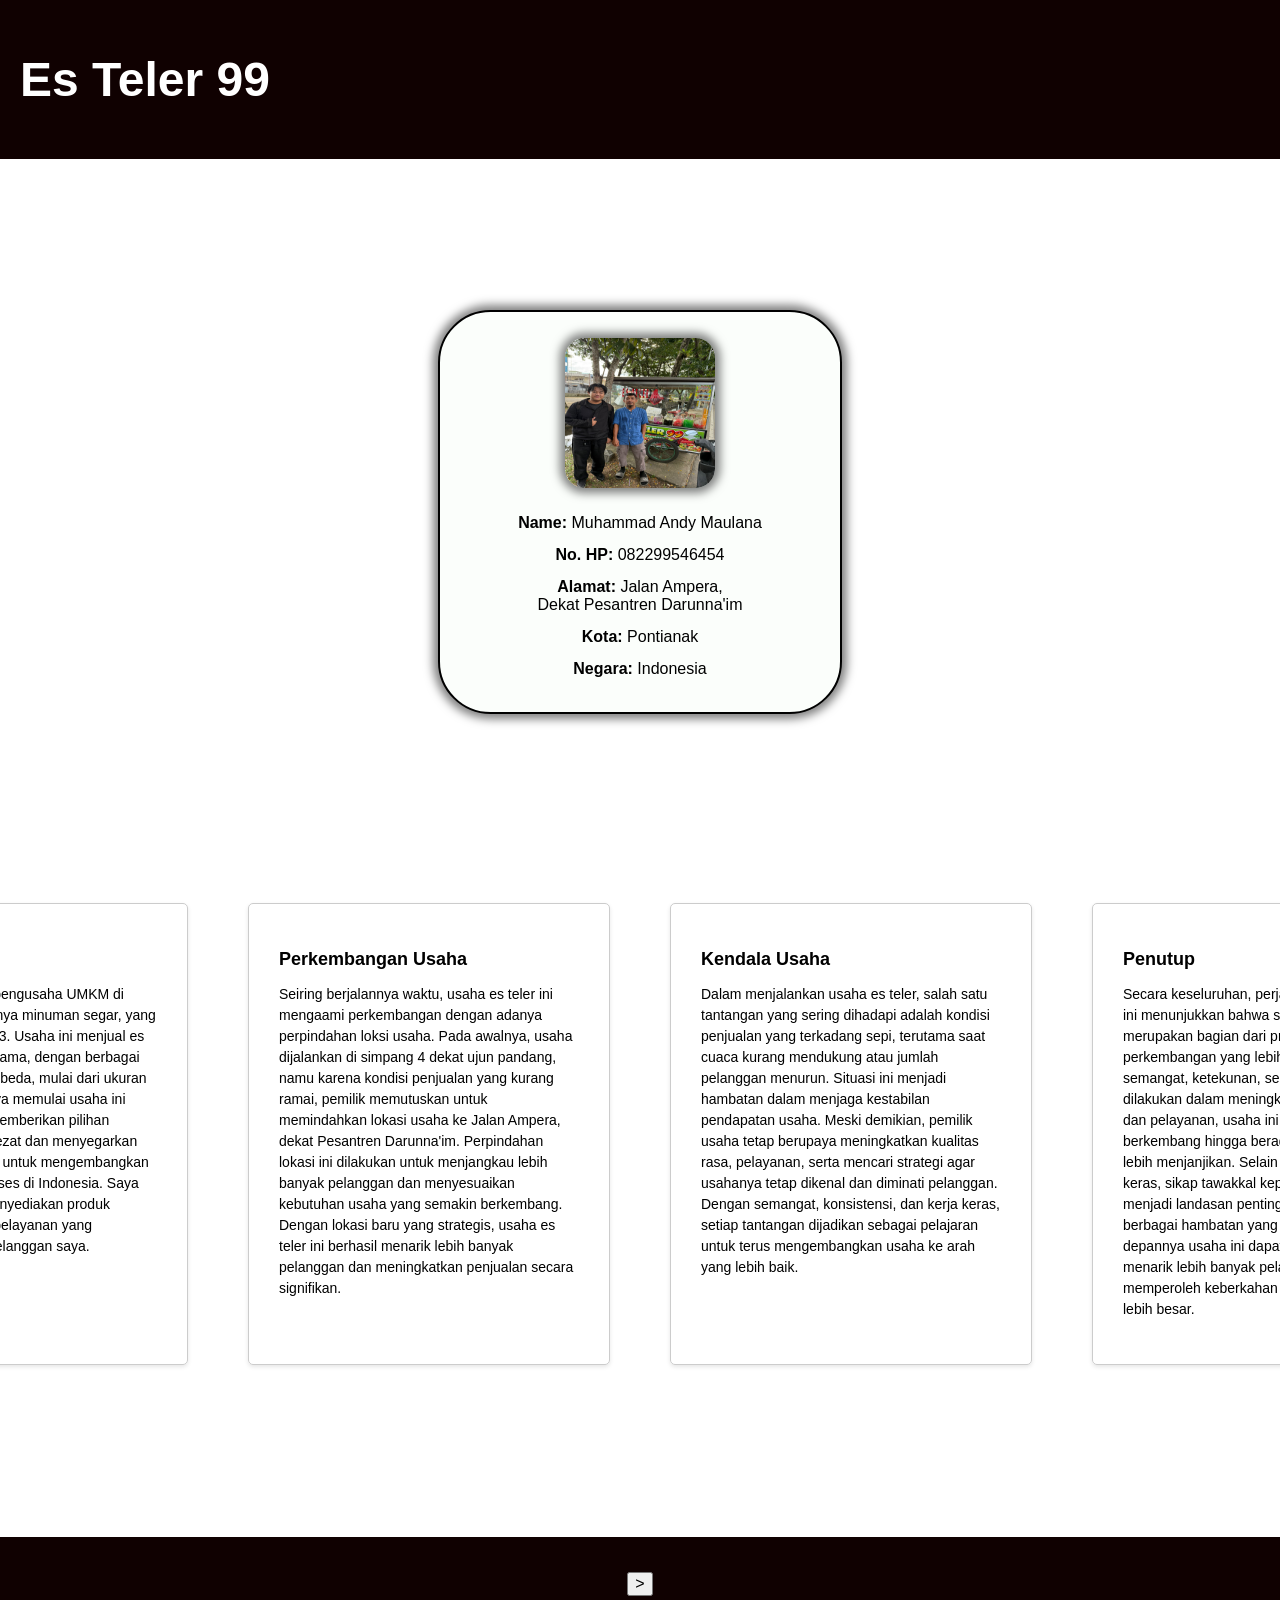
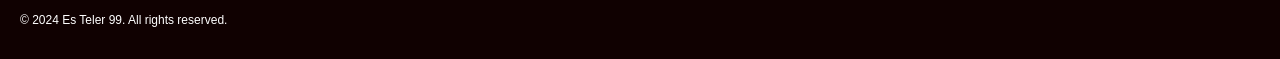
==== index.html @ cdbc70c8 "index.html" ====
<!doctype html>
<html lang="en">
  <head>
    <meta charset="UTF-8" />
    <meta name="viewport" content="width=device-width, initial-scale=1.0" />
    <title>Profile</title>
    <link rel="stylesheet" href="style.css" />
  </head>
  <body>
    <header>
      <h1>Es Teler 99</h1>
    </header>

    <div class="container">
      <div class="profile-card">
        <img src="profile.jpeg" alt="Profile Image" />
        <p class="name"><b>Name:</b> Muhammad Andy Maulana</p>
        <p class="number-hp"><b>No. HP:</b> 082299546454</p>
        <p class="address">
          <b>Alamat:</b> Jalan Ampera,<br />
          Dekat Pesantren Darunna'im
        </p>
        <p class="city"><b>Kota:</b> Pontianak</p>
        <p class="country"><b>Negara:</b> Indonesia</p>
      </div>
    </div>
    <section class="gabungan-card">
      <div class="card">
        <h2 class="card-judul">Tentang Saya</h2>
        <p class="card-isi">
          Saya adalah seorang pengusaha UMKM di bidang kuliner, khususnya
          minuman segar, yang berdiri sejak tahun 2023. Usaha ini menjual es
          teler sebagai produk utama, dengan berbagai varian ukuran yang
          berbeda, mulai dari ukuran kecil hingga besar. Saya memulai usaha ini
          dengan tujuan untuk memberikan pilihan minuman segar yang lezat dan
          menyegarkan bagi masyarakat, serta untuk mengembangkan bisnis kuliner
          yang sukses di Indonesia. Saya berkomitmen untuk menyediakan produk
          berkualitas tinggi dan pelayanan yang memuaskan kepada pelanggan saya.
        </p>
      </div>
      <div class="card">
        <h2 class="card-judul">Perkembangan Usaha</h2>
        <p class="card-isi">
          Seiring berjalannya waktu, usaha es teler ini mengaami perkembangan
          dengan adanya perpindahan loksi usaha. Pada awalnya, usaha dijalankan
          di simpang 4 dekat ujun pandang, namu karena kondisi penjualan yang
          kurang ramai, pemilik memutuskan untuk memindahkan lokasi usaha ke
          Jalan Ampera, dekat Pesantren Darunna'im. Perpindahan lokasi ini
          dilakukan untuk menjangkau lebih banyak pelanggan dan menyesuaikan
          kebutuhan usaha yang semakin berkembang. Dengan lokasi baru yang
          strategis, usaha es teler ini berhasil menarik lebih banyak pelanggan
          dan meningkatkan penjualan secara signifikan.
        </p>
      </div>
      <div class="card">
        <h2 class="card-judul">Kendala Usaha</h2>
        <p class="card-isi">
          Dalam menjalankan usaha es teler, salah satu tantangan yang sering
          dihadapi adalah kondisi penjualan yang terkadang sepi, terutama saat
          cuaca kurang mendukung atau jumlah pelanggan menurun. Situasi ini
          menjadi hambatan dalam menjaga kestabilan pendapatan usaha. Meski
          demikian, pemilik usaha tetap berupaya meningkatkan kualitas rasa,
          pelayanan, serta mencari strategi agar usahanya tetap dikenal dan
          diminati pelanggan. Dengan semangat, konsistensi, dan kerja keras,
          setiap tantangan dijadikan sebagai pelajaran untuk terus mengembangkan
          usaha ke arah yang lebih baik.
        </p>
      </div>
      <div class="card">
        <h2 class="card-judul">Penutup</h2>
        <p class="card-isi">
          Secara keseluruhan, perjalanan usaha es teler ini menunjukkan bahwa
          setiap tantangan merupakan bagian dari proses menuju perkembangan yang
          lebih baik. Dengan semangat, ketekunan, serta ikhtiar yang terus
          dilakukan dalam meningkatkan kualitas produk dan pelayanan, usaha ini
          mampu bertahan dan berkembang hingga berada pada posisi yang lebih
          menjanjikan. Selain usaha dan kerja keras, sikap tawakkal kepada Tuhan
          juga menjadi landasan penting dalam menghadapi berbagai hambatan yang
          ada. Diharapkan ke depannya usaha ini dapat terus berkembang, menarik
          lebih banyak pelanggan, serta memperoleh keberkahan dan keberhasilan
          yang lebih besar.
        </p>
      </div>
    </section>
    <br /><br /><br /><br />
    <footer>
      <div class="button">
        <button>
          <a href="index2.html" class="button-link"> > </a>
        </button>
      </div>
      <p>&copy; 2024 Es Teler 99. All rights reserved.</p>
    </footer>
  </body>
</html>
---- style.css ----
body {
  margin: 0;
  padding: 0;
  font-family: Arial, sans-serif;
  background-color: rgb(255, 255, 255);
}
header {
  background-color: rgb(16, 1, 1);
  padding: 20px;
  text-align: justify;
  font-size: 24px;
  color: white;
}

.container {
  display: flex;
  flex-wrap: wrap;
  background-color: rgb(251, 254, 251);
  height: 400px;
  width: 400px;
  border: 2px solid black;
  border-radius: 13%;
  display: block;
  margin: 150px auto;
  margin-left: auto;
  margin-right: auto;
  position: relative;
  top: 1px;
  box-shadow: 0px 0px 10px 5px rgba(0, 0, 0, 0.5);
  text-align: center;
  justify-content: center;
}

.container:hover {
  background-color: rgb(137, 137, 137);
}

.name,
.number-hp,
.address,
.city,
.country {
  font-size: 16px;
  margin: 10px 0;
  top: 1px;
  padding: 2px;
}

img {
  width: 150px;
  height: 150px;
  border-radius: 13%;
  display: block;
  margin-left: auto;
  margin-right: auto;
  position: relative;
  top: 1px;
  box-shadow: 0px 0px 10px 5px rgba(0, 0, 0, 0.5);
  margin: 25px auto;
}

.gabungan-card {
  display: flex;
  gap: 20px;
  justify-content: center;
  flex-wrap: nowrap;
  width: 90%;
  padding: 20px;
  margin: 60px auto;
}

.card {
  flex: 1;
  min-width: 300px;
  min-height: 200px;
  border: 1px solid #ccc;
  border-radius: 5px;
  padding: 30px;
  margin: 20px;
  box-shadow: 0 2px 4px rgba(0, 0, 0, 0.1);
  font-size: 14px;
  text-align: left;
  word-break: normal;
  overflow-wrap: normal;
}
.card:hover {
  background-color: rgb(137, 137, 137);
}
.card-judul {
  font-size: 18px;
  font-weight: bold;
  margin-bottom: 10px;
}
.card-isi {
  font-size: 14px;
  line-height: 1.5;
}
footer {
  background-color: rgb(16, 1, 1);
  padding: 20px;
  text-align: justify;
  font-size: 12px;
  color: rgb(255, 255, 255);
}
.button {
  margin-top: 10px;
  display: flex;
  justify-content: center;
  border-radius: 10px;
  padding: 5px 10px;
}
.button-link {
  color: black;
  text-decoration: none;
  font-size: 16px;
  position: center;
  display: inline-block;
  transition: background-color 0.3s ease;
}
.button-link:hover {
  background-color: rgba(255, 255, 255, 0.2);
}
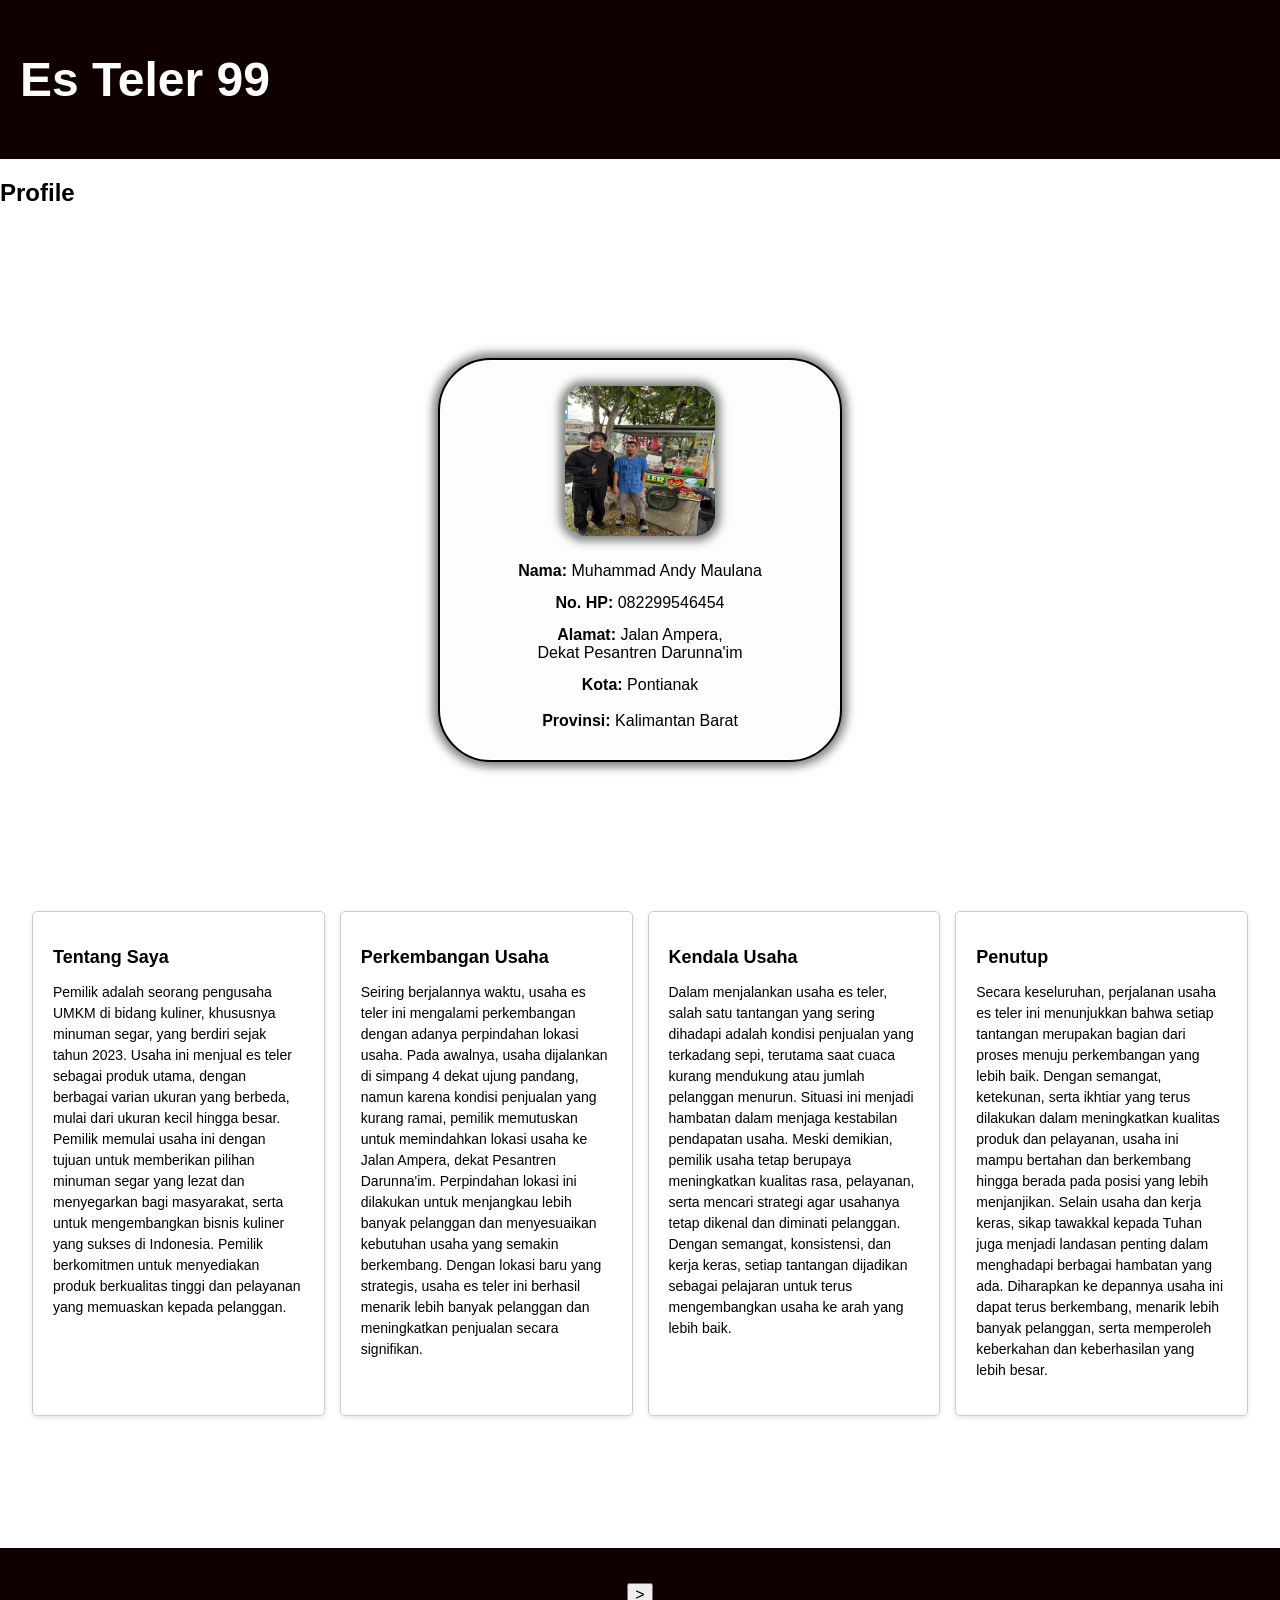
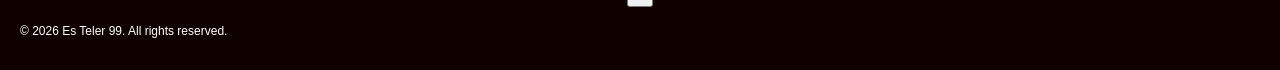
==== commit 1891a142: "index.html" ====
--- a/index.html
+++ b/index.html
@@ -11,39 +11,44 @@
       <h1>Es Teler 99</h1>
     </header>
 
+    <div class="title">
+      <h2>Profile</h2>
+    </div>
+
     <div class="container">
       <div class="profile-card">
         <img src="profile.jpeg" alt="Profile Image" />
-        <p class="name"><b>Name:</b> Muhammad Andy Maulana</p>
+        <p class="name"><b>Nama:</b> Muhammad Andy Maulana</p>
         <p class="number-hp"><b>No. HP:</b> 082299546454</p>
         <p class="address">
           <b>Alamat:</b> Jalan Ampera,<br />
           Dekat Pesantren Darunna'im
         </p>
         <p class="city"><b>Kota:</b> Pontianak</p>
-        <p class="country"><b>Negara:</b> Indonesia</p>
+        <p class="province"><b>Provinsi:</b> Kalimantan Barat</p>
       </div>
     </div>
     <section class="gabungan-card">
       <div class="card">
         <h2 class="card-judul">Tentang Saya</h2>
         <p class="card-isi">
-          Saya adalah seorang pengusaha UMKM di bidang kuliner, khususnya
+          Pemilik adalah seorang pengusaha UMKM di bidang kuliner, khususnya
           minuman segar, yang berdiri sejak tahun 2023. Usaha ini menjual es
           teler sebagai produk utama, dengan berbagai varian ukuran yang
-          berbeda, mulai dari ukuran kecil hingga besar. Saya memulai usaha ini
-          dengan tujuan untuk memberikan pilihan minuman segar yang lezat dan
-          menyegarkan bagi masyarakat, serta untuk mengembangkan bisnis kuliner
-          yang sukses di Indonesia. Saya berkomitmen untuk menyediakan produk
-          berkualitas tinggi dan pelayanan yang memuaskan kepada pelanggan saya.
+          berbeda, mulai dari ukuran kecil hingga besar. Pemilik memulai usaha
+          ini dengan tujuan untuk memberikan pilihan minuman segar yang lezat
+          dan menyegarkan bagi masyarakat, serta untuk mengembangkan bisnis
+          kuliner yang sukses di Indonesia. Pemilik berkomitmen untuk
+          menyediakan produk berkualitas tinggi dan pelayanan yang memuaskan
+          kepada pelanggan.
         </p>
       </div>
       <div class="card">
         <h2 class="card-judul">Perkembangan Usaha</h2>
         <p class="card-isi">
-          Seiring berjalannya waktu, usaha es teler ini mengaami perkembangan
-          dengan adanya perpindahan loksi usaha. Pada awalnya, usaha dijalankan
-          di simpang 4 dekat ujun pandang, namu karena kondisi penjualan yang
+          Seiring berjalannya waktu, usaha es teler ini mengalami perkembangan
+          dengan adanya perpindahan lokasi usaha. Pada awalnya, usaha dijalankan
+          di simpang 4 dekat ujung pandang, namun karena kondisi penjualan yang
           kurang ramai, pemilik memutuskan untuk memindahkan lokasi usaha ke
           Jalan Ampera, dekat Pesantren Darunna'im. Perpindahan lokasi ini
           dilakukan untuk menjangkau lebih banyak pelanggan dan menyesuaikan
@@ -86,10 +91,10 @@
     <footer>
       <div class="button">
         <button>
-          <a href="index2.html" class="button-link"> > </a>
+          <a href="halaman2-tugas.html" class="button-link"> > </a>
         </button>
       </div>
-      <p>&copy; 2024 Es Teler 99. All rights reserved.</p>
+      <p>&copy; 2026 Es Teler 99. All rights reserved.</p>
     </footer>
   </body>
 </html>
--- a/style.css
+++ b/style.css
@@ -20,7 +20,7 @@
   width: 400px;
   border: 2px solid black;
   border-radius: 13%;
-  display: block;
+  display: flex;
   margin: 150px auto;
   margin-left: auto;
   margin-right: auto;
@@ -61,40 +61,56 @@
 
 .gabungan-card {
   display: flex;
-  gap: 20px;
+  flex-wrap: wrap;
   justify-content: center;
-  flex-wrap: nowrap;
-  width: 90%;
-  padding: 20px;
+  gap: 15px;
+  width: 95%;
   margin: 60px auto;
 }
 
 .card {
-  flex: 1;
-  min-width: 300px;
+  flex: 1 1 250px;
+  max-width: 350px;
   min-height: 200px;
   border: 1px solid #ccc;
   border-radius: 5px;
-  padding: 30px;
-  margin: 20px;
+  padding: 20px;
+  margin: 0;
   box-shadow: 0 2px 4px rgba(0, 0, 0, 0.1);
-  font-size: 14px;
   text-align: left;
-  word-break: normal;
-  overflow-wrap: normal;
+  box-sizing: border-box;
 }
+
 .card:hover {
   background-color: rgb(137, 137, 137);
 }
+
 .card-judul {
   font-size: 18px;
   font-weight: bold;
   margin-bottom: 10px;
 }
+
 .card-isi {
   font-size: 14px;
   line-height: 1.5;
 }
+
+/* HP */
+@media (max-width: 768px) {
+  .gabungan-card {
+    gap: 10px;
+    width: 98%;
+  }
+
+  .card {
+    flex: 1 1 160px;
+    max-width: none;
+    padding: 15px;
+    font-size: 13px;
+  }
+}
+
 footer {
   background-color: rgb(16, 1, 1);
   padding: 20px;
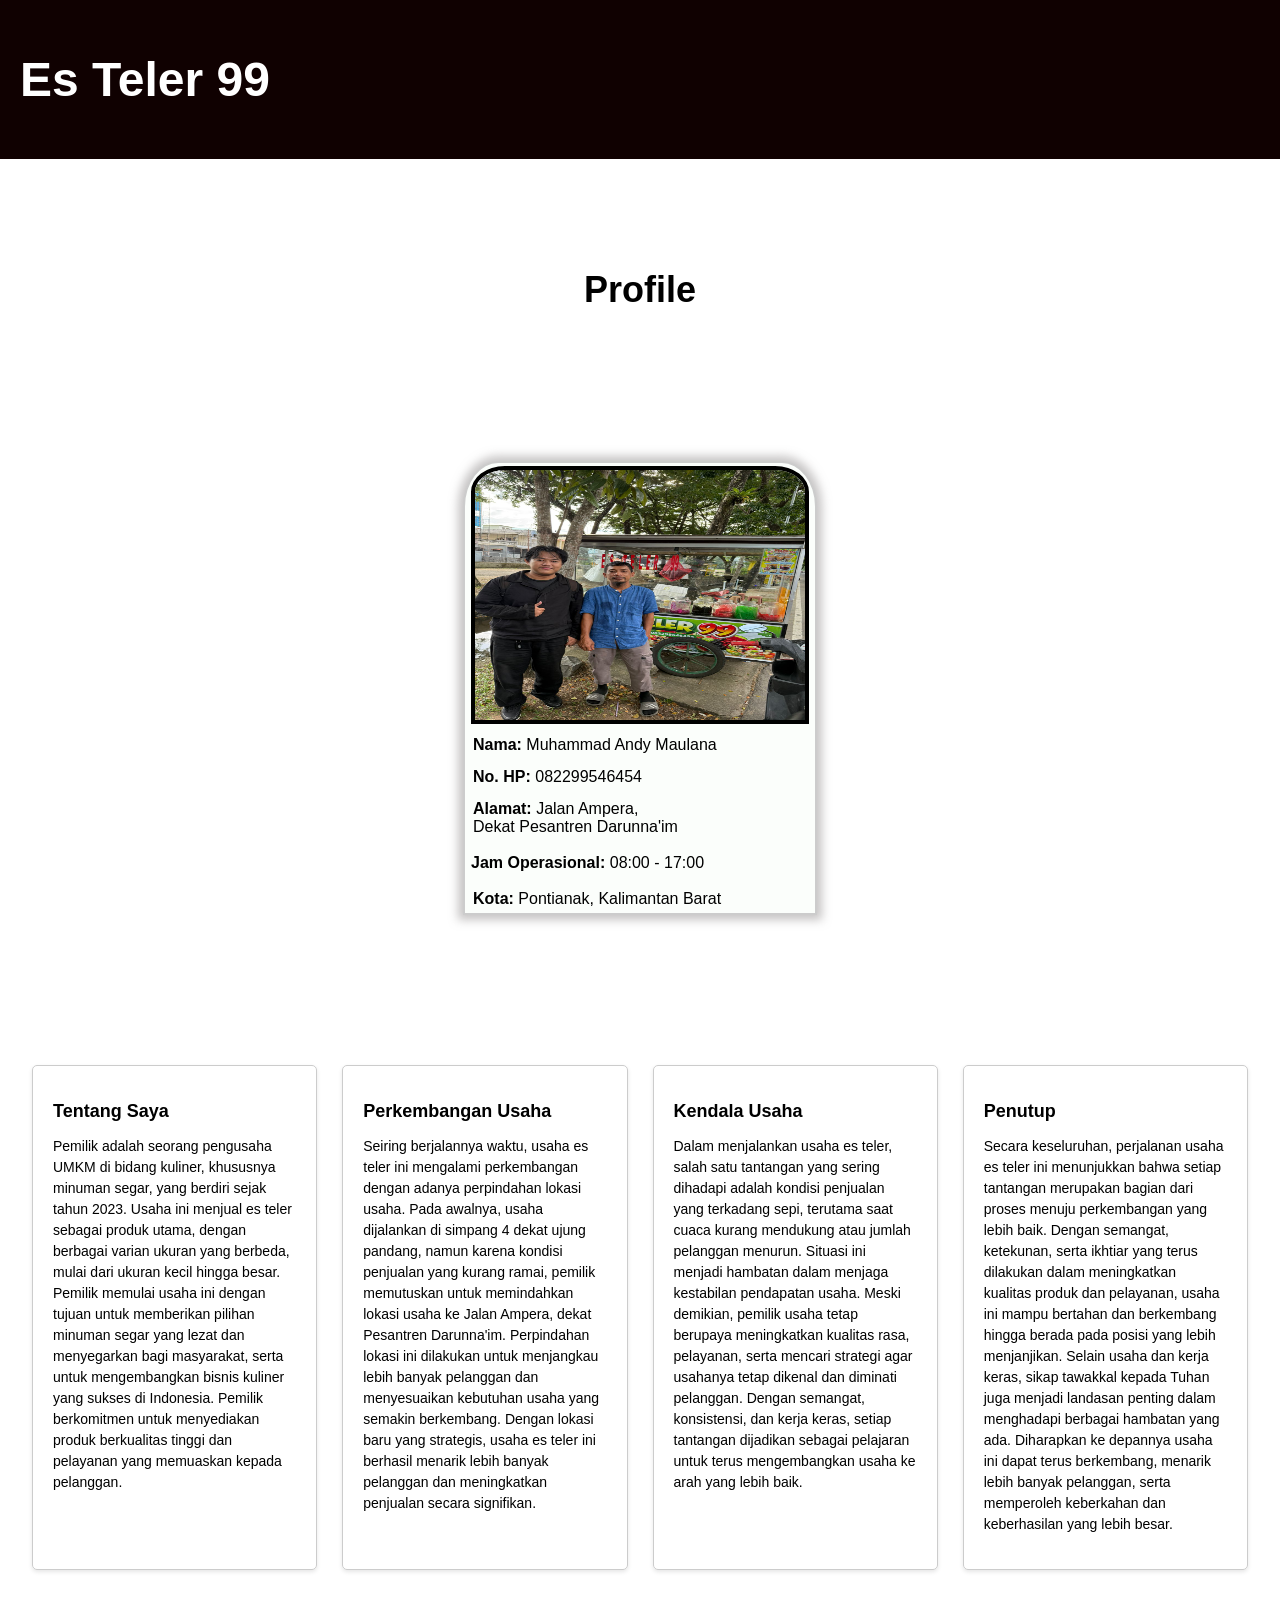
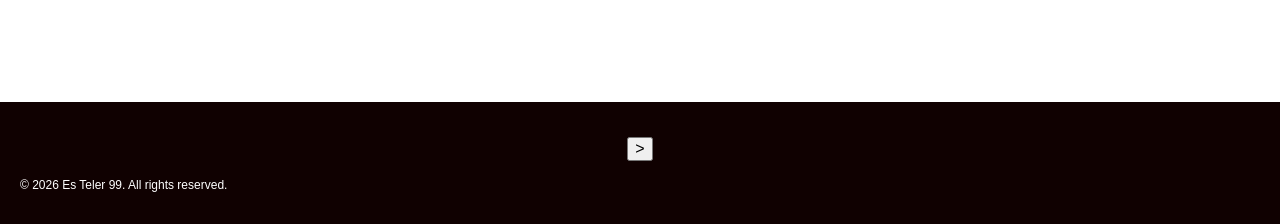
==== commit 7358361c: "index.html" ====
--- a/index.html
+++ b/index.html
@@ -24,8 +24,8 @@
           <b>Alamat:</b> Jalan Ampera,<br />
           Dekat Pesantren Darunna'im
         </p>
-        <p class="city"><b>Kota:</b> Pontianak</p>
-        <p class="province"><b>Provinsi:</b> Kalimantan Barat</p>
+        <p class="operational"><b>Jam Operasional:</b> 08:00 - 17:00</p>
+        <p class="city"><b>Kota:</b> Pontianak, Kalimantan Barat</p>
       </div>
     </div>
     <section class="gabungan-card">
@@ -88,6 +88,9 @@
       </div>
     </section>
     <br /><br /><br /><br />
+    <section class="menu-container">
+      <div class="menu-card"></div>
+    </section>
     <footer>
       <div class="button">
         <button>
--- a/style.css
+++ b/style.css
@@ -7,27 +7,21 @@
 header {
   background-color: rgb(16, 1, 1);
   padding: 20px;
-  text-align: justify;
+  text-align: left;
   font-size: 24px;
   color: white;
 }
-
+/* dipakai sampai sebelum footer halaman 1 */
 .container {
   display: flex;
-  flex-wrap: wrap;
   background-color: rgb(251, 254, 251);
-  height: 400px;
-  width: 400px;
-  border: 2px solid black;
-  border-radius: 13%;
-  display: flex;
+  height: 450px;
+  width: 350px;
+  border: 2px solid rgb(204, 204, 204);
+  border-top-left-radius: 10%;
+  border-top-right-radius: 10%;
   margin: 150px auto;
-  margin-left: auto;
-  margin-right: auto;
-  position: relative;
-  top: 1px;
-  box-shadow: 0px 0px 10px 5px rgba(0, 0, 0, 0.5);
-  text-align: center;
+  box-shadow: 0px 0px 10px 5px rgba(143, 139, 139, 0.5);
   justify-content: center;
 }
 
@@ -35,11 +29,17 @@
   background-color: rgb(137, 137, 137);
 }
 
+.title {
+  padding-top: 80px;
+  text-align: center;
+  font-size: 24px;
+}
+
 .name,
 .number-hp,
 .address,
 .city,
-.country {
+.province {
   font-size: 16px;
   margin: 10px 0;
   top: 1px;
@@ -47,29 +47,26 @@
 }
 
 img {
-  width: 150px;
-  height: 150px;
-  border-radius: 13%;
+  width: 330px;
+  height: 250px;
+  border: 4px solid rgb(0, 0, 0);
+  border-top-left-radius: 10%;
+  border-top-right-radius: 10%;
   display: block;
-  margin-left: auto;
-  margin-right: auto;
-  position: relative;
-  top: 1px;
-  box-shadow: 0px 0px 10px 5px rgba(0, 0, 0, 0.5);
-  margin: 25px auto;
+  margin: 3px auto;
 }
 
 .gabungan-card {
   display: flex;
   flex-wrap: wrap;
   justify-content: center;
-  gap: 15px;
+  gap: 25px;
   width: 95%;
   margin: 60px auto;
 }
 
 .card {
-  flex: 1 1 250px;
+  flex: 1 1 22%;
   max-width: 350px;
   min-height: 200px;
   border: 1px solid #ccc;
@@ -96,18 +93,38 @@
   line-height: 1.5;
 }
 
-/* HP */
 @media (max-width: 768px) {
+  .container {
+    width: 90%;
+    height: auto;
+    margin: 30px auto;
+    padding-bottom: 20px;
+    overflow: hidden;
+  }
+
+  img {
+    width: 100%;
+    height: auto;
+    max-width: 100%;
+    display: block;
+    object-fit: cover;
+  }
+
   .gabungan-card {
     gap: 10px;
     width: 98%;
+    margin-top: 20px;
   }
-
   .card {
-    flex: 1 1 160px;
+    flex: 1 1 45%;
     max-width: none;
     padding: 15px;
-    font-size: 13px;
+  }
+  .card-judul {
+    font-size: 16px;
+  }
+  .card-isi {
+    font-size: 12px;
   }
 }
 
@@ -136,3 +153,16 @@
 .button-link:hover {
   background-color: rgba(255, 255, 255, 0.2);
 }
+
+.photo-container {
+  display: flex;
+  background-color: rgb(251, 254, 251);
+  height: 450px;
+  width: 350px;
+  border: 2px solid rgb(204, 204, 204);
+  border-top-left-radius: 10%;
+  border-top-right-radius: 10%;
+  margin: 150px auto;
+  box-shadow: 0px 0px 10px 5px rgba(143, 139, 139, 0.5);
+  justify-content: center;
+}
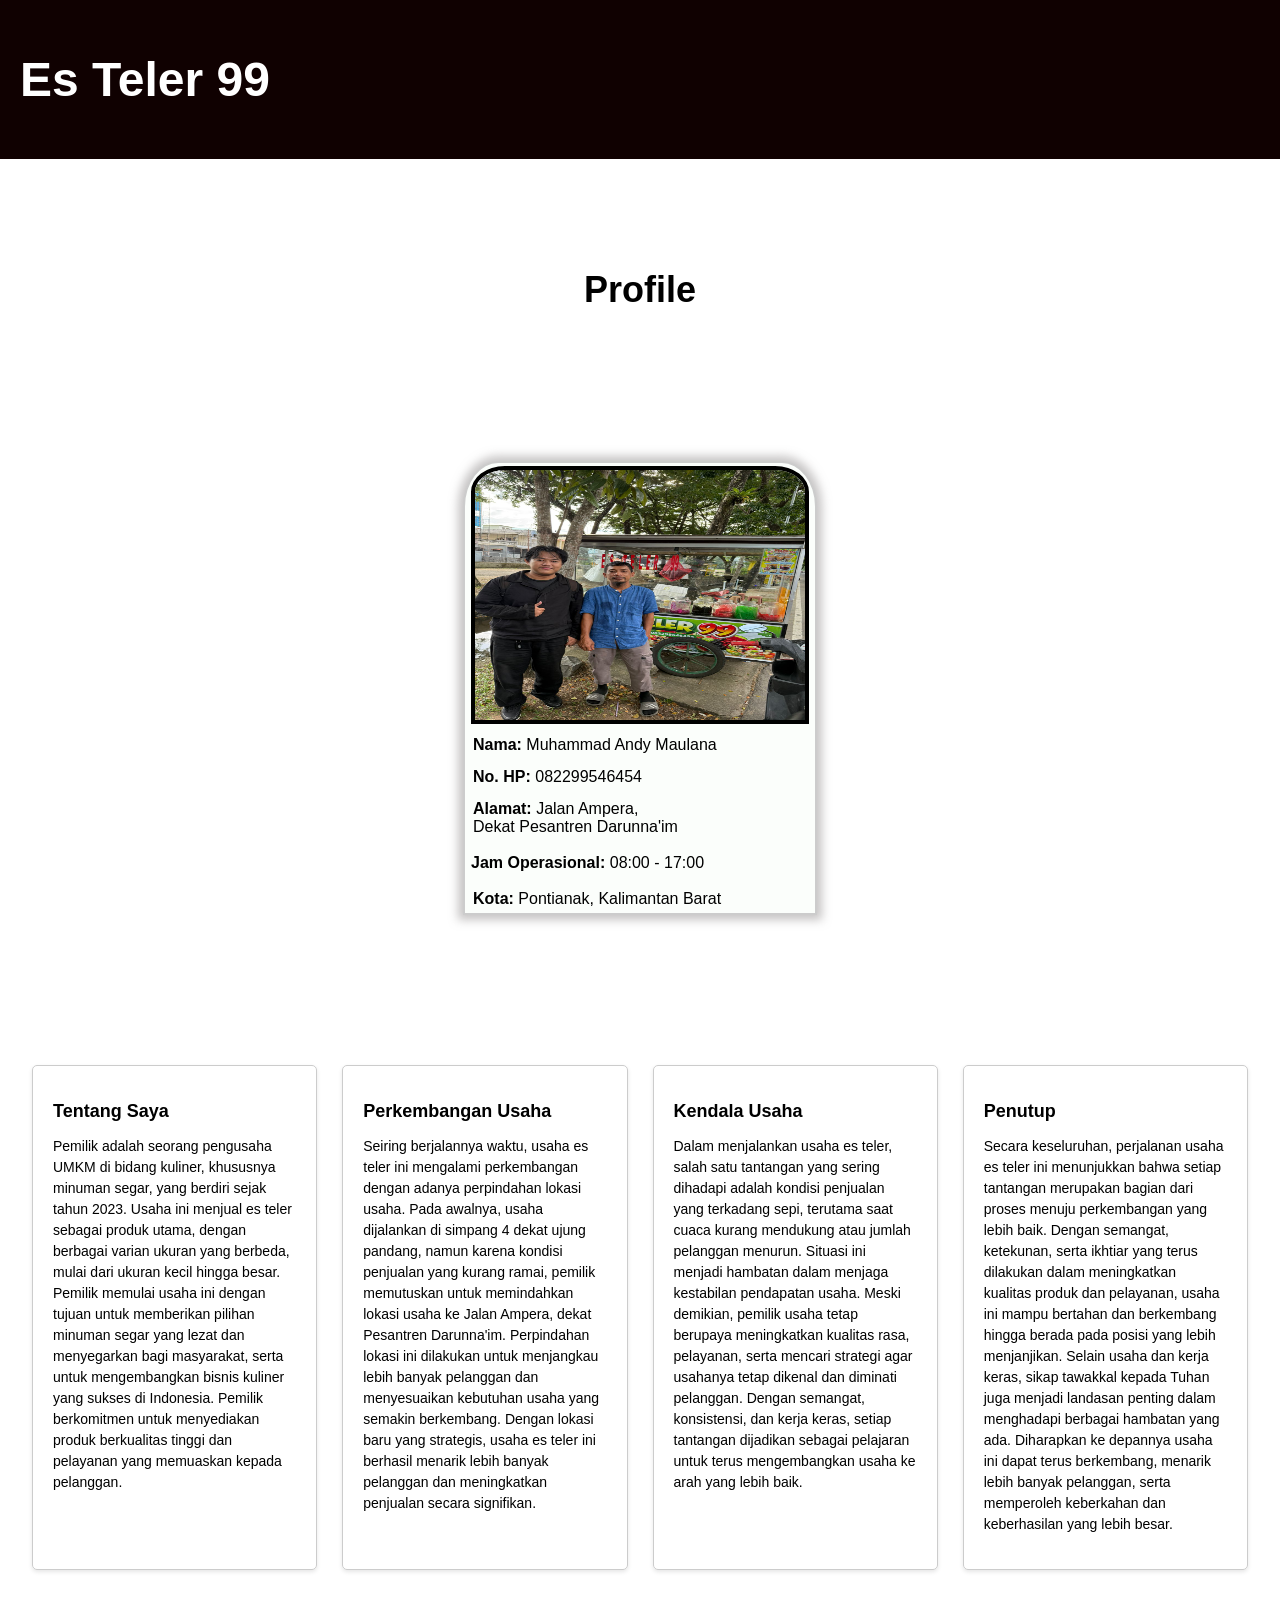
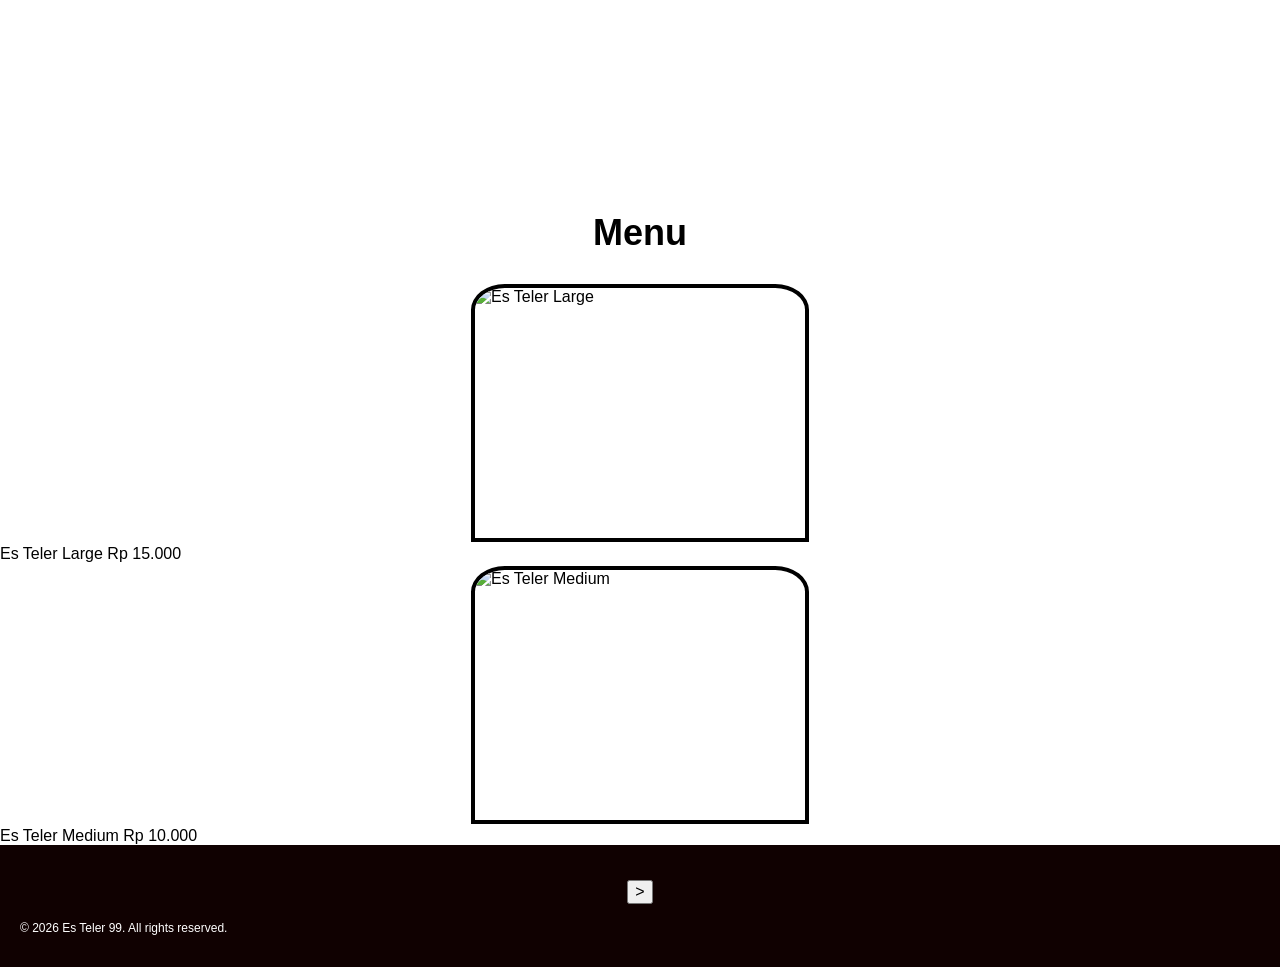
==== commit 261289f6: "index.html" ====
--- a/index.html
+++ b/index.html
@@ -28,6 +28,7 @@
         <p class="city"><b>Kota:</b> Pontianak, Kalimantan Barat</p>
       </div>
     </div>
+    <!-- Isi konten -->
     <section class="gabungan-card">
       <div class="card">
         <h2 class="card-judul">Tentang Saya</h2>
@@ -88,9 +89,31 @@
       </div>
     </section>
     <br /><br /><br /><br />
-    <section class="menu-container">
-      <div class="menu-card"></div>
-    </section>
+    <!-- Menu -->
+    <div class="title">
+      <h2>Menu</h2>
+    </div>
+    <div class="menu-wrapper">
+      <section class="menu-container">
+        <div class="menu-card">
+          <img src="es teler large.jpeg" alt="Es Teler Large" />
+          <div class="menu-info">
+            <span class="menu-name">Es Teler Large</span>
+            <span class="menu-price">Rp 15.000</span>
+          </div>
+        </div>
+      </section>
+      <section class="menu-container">
+        <div class="menu-card">
+          <img src="es teler medium.jpeg" alt="Es Teler Medium" />
+          <div class="menu-info">
+            <span class="menu-name">Es Teler Medium</span>
+            <span class="menu-price">Rp 10.000</span>
+          </div>
+        </div>
+      </section>
+    </div>
+
     <footer>
       <div class="button">
         <button>
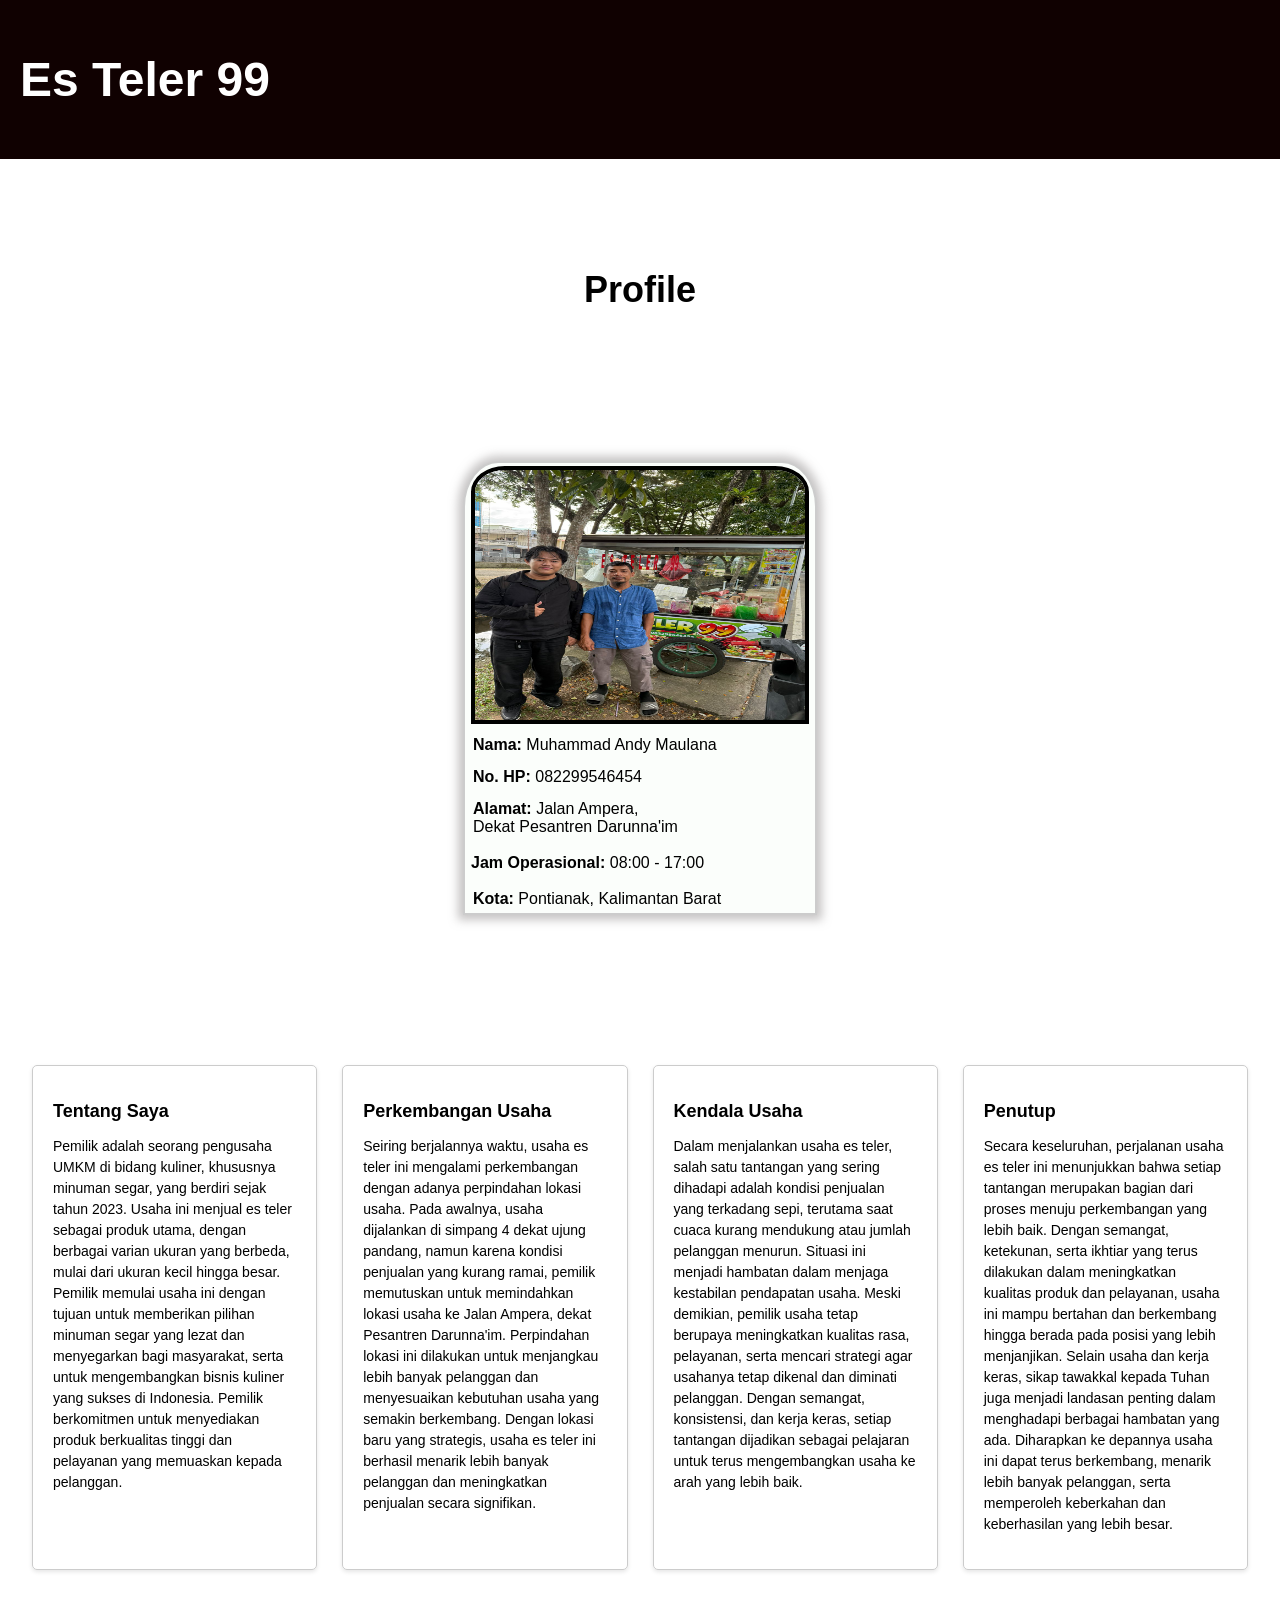
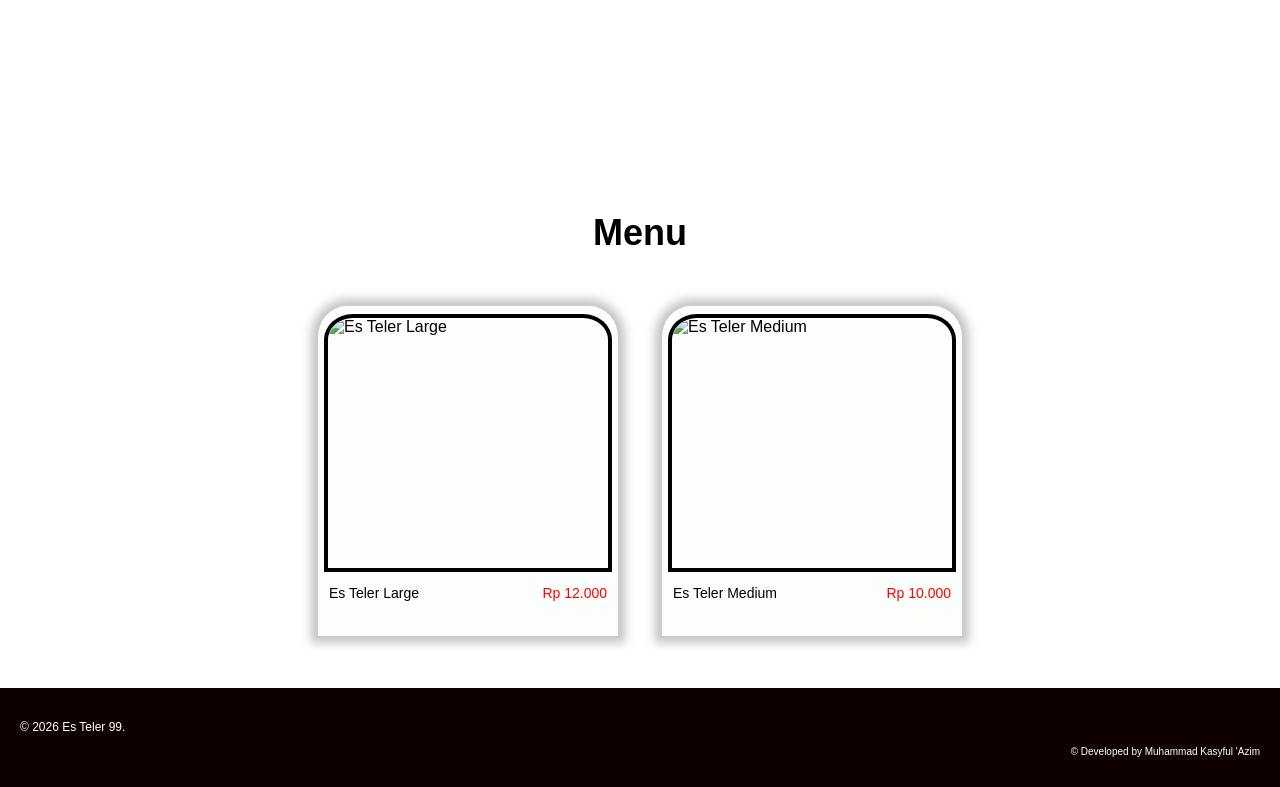
==== commit 9d9040f7: "index.html" ====
--- a/index.html
+++ b/index.html
@@ -99,7 +99,7 @@
           <img src="es teler large.jpeg" alt="Es Teler Large" />
           <div class="menu-info">
             <span class="menu-name">Es Teler Large</span>
-            <span class="menu-price">Rp 15.000</span>
+            <span class="menu-price">Rp 12.000</span>
           </div>
         </div>
       </section>
@@ -115,12 +115,10 @@
     </div>
 
     <footer>
-      <div class="button">
-        <button>
-          <a href="halaman2-tugas.html" class="button-link"> > </a>
-        </button>
-      </div>
-      <p>&copy; 2026 Es Teler 99. All rights reserved.</p>
+      <p>&copy; 2026 Es Teler 99.</p>
+      <p style="text-align: right; font-size: 10px">
+        &copy; Developed by Muhammad Kasyful 'Azim
+      </p>
     </footer>
   </body>
 </html>
--- a/style.css
+++ b/style.css
@@ -92,6 +92,54 @@
   font-size: 14px;
   line-height: 1.5;
 }
+/* menu */
+.menu-wrapper {
+  display: flex;
+  flex-wrap: wrap;
+  justify-content: center;
+  gap: 40px;
+  margin: 50px auto;
+}
+.menu-container {
+  display: flex;
+  background-color: rgb(251, 254, 251);
+  height: 330px;
+  width: 300px;
+  border: 2px solid rgb(204, 204, 204);
+  border-top-left-radius: 10%;
+  border-top-right-radius: 10%;
+  box-shadow: 0px 0px 10px 5px rgba(143, 139, 139, 0.5);
+  justify-content: center;
+  overflow: hidden;
+}
+.menu-card {
+  display: flex;
+  flex-direction: column;
+  padding: 5px;
+}
+.menu-card img {
+  width: 280px;
+  height: 250px;
+  border: 4px solid rgb(0, 0, 0);
+  border-top-left-radius: 10%;
+  border-top-right-radius: 10%;
+  margin: 3px auto;
+}
+.menu-info {
+  display: flex;
+  justify-content: space-between;
+  align-items: center;
+  padding: 0 5px;
+  margin-top: 10px;
+}
+.menu-name {
+  font-size: 14px;
+  text-align: left;
+}
+.menu-price {
+  font-size: 14px;
+  color: rgb(255, 0, 0);
+}
 
 @media (max-width: 768px) {
   .container {
@@ -128,6 +176,33 @@
   }
 }
 
+@media (max-width: 768px) {
+  .menu-wrapper {
+    flex-direction: row;
+    flex-wrap: nowrap;
+    gap: 10px;
+    padding: 0 10px;
+  }
+
+  .menu-container {
+    width: 48%;
+    height: auto;
+    margin: 20px 0;
+    overflow: hidden;
+  }
+
+  .menu-card img {
+    width: 100%;
+    height: 150px;
+    object-fit: cover;
+  }
+
+  .menu-name,
+  .menu-price {
+    font-size: 11px;
+  }
+}
+
 footer {
   background-color: rgb(16, 1, 1);
   padding: 20px;
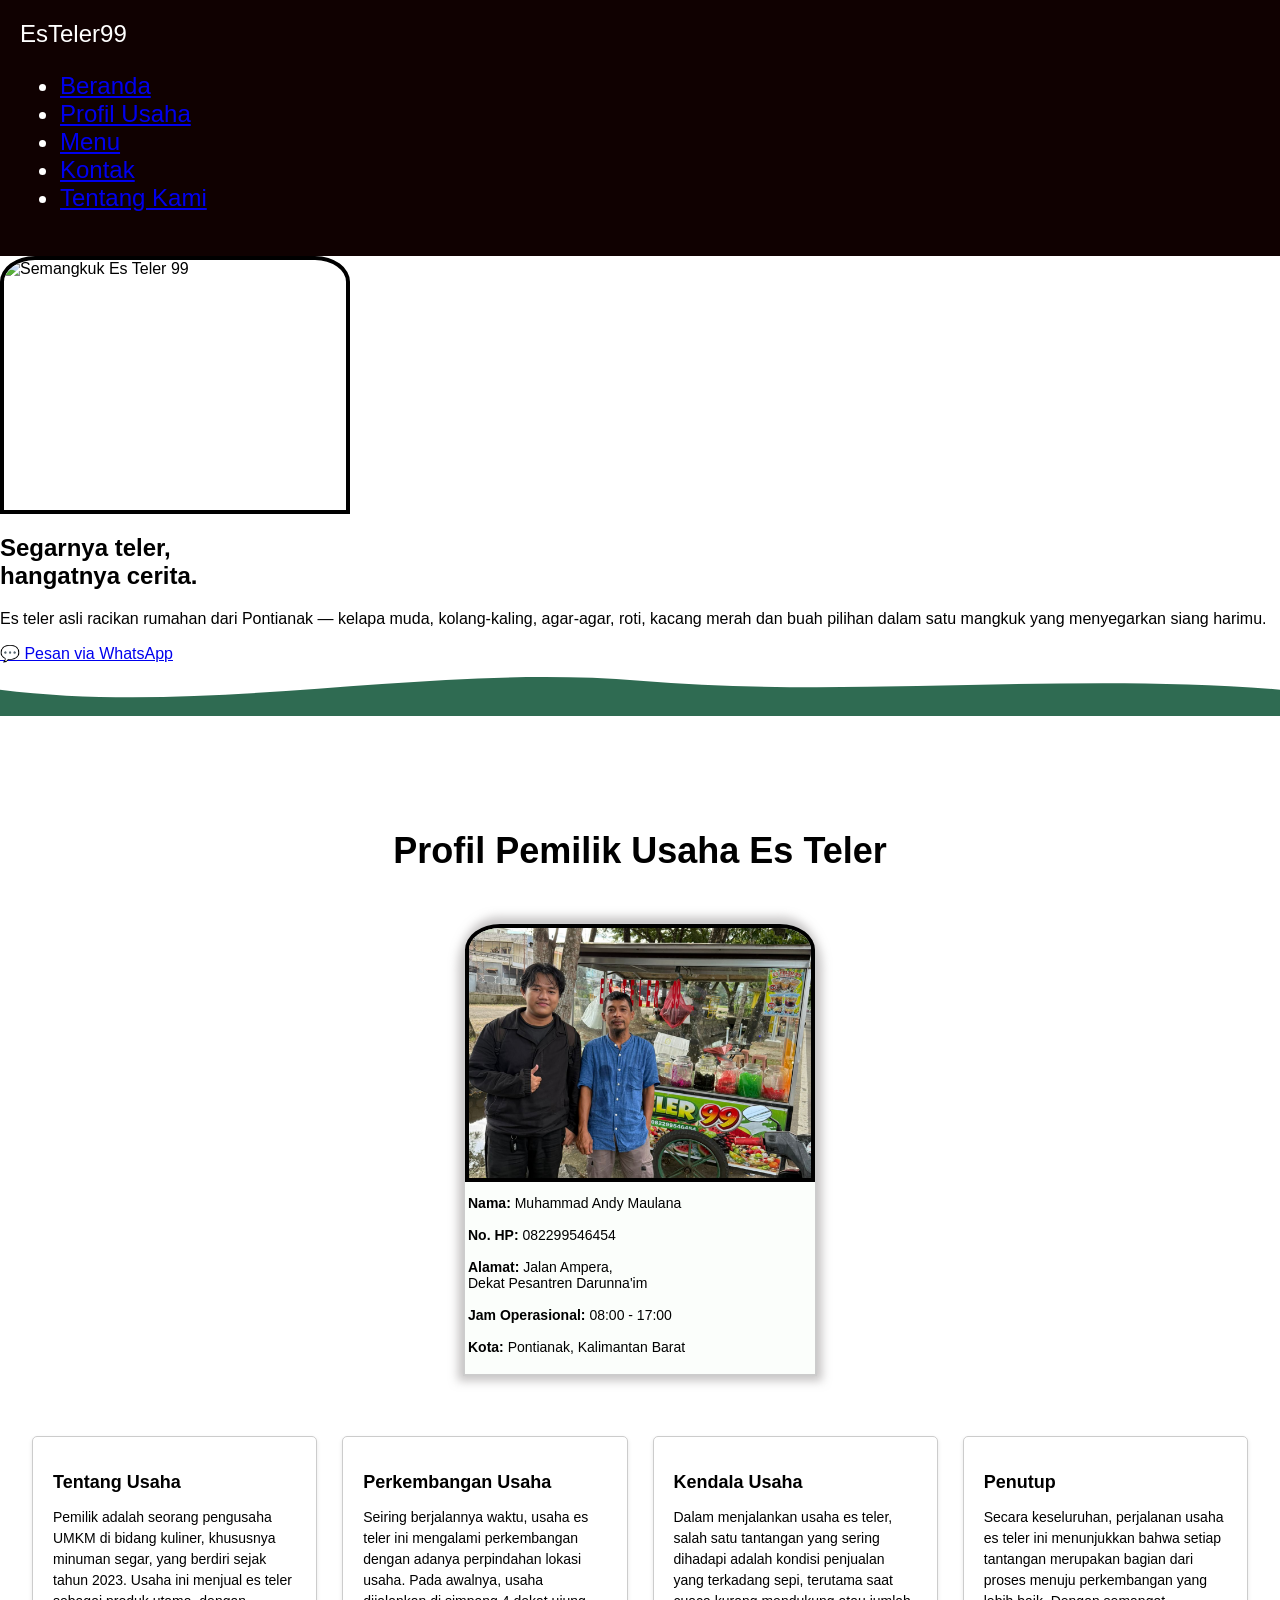
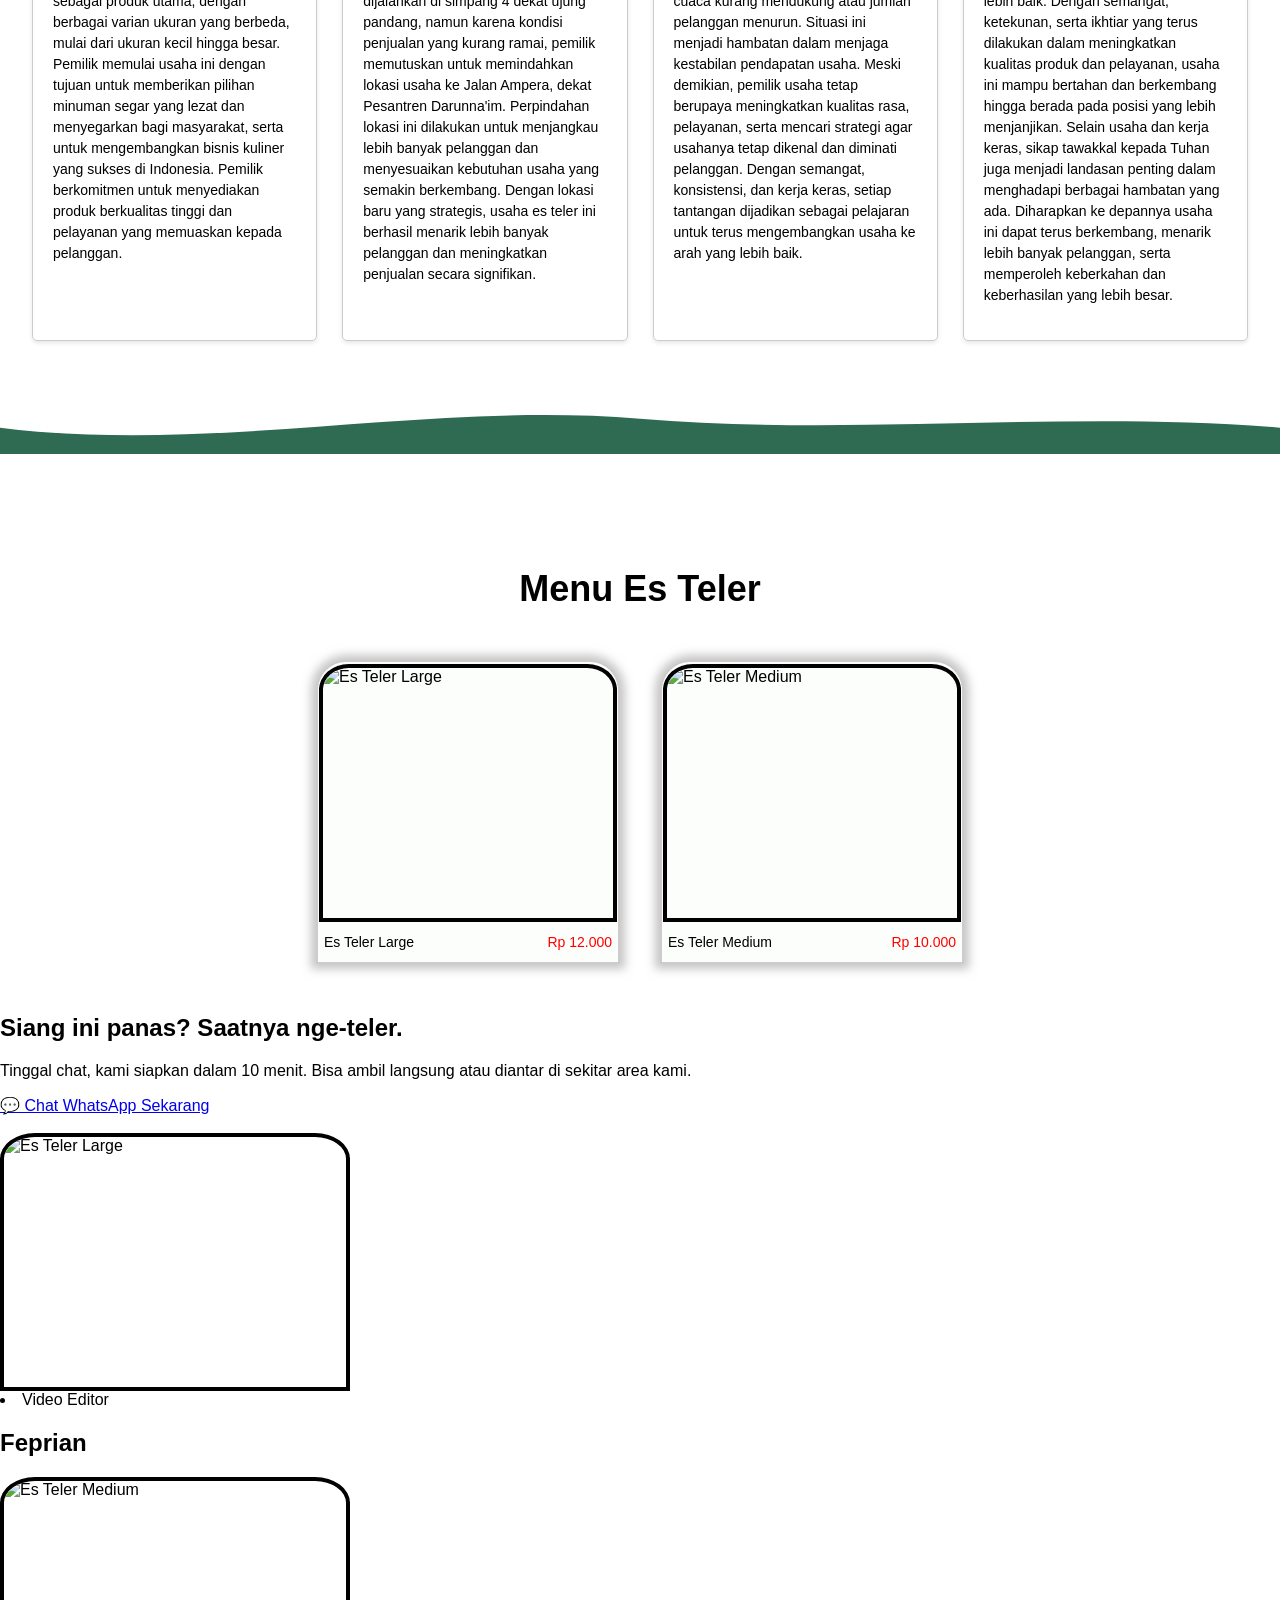
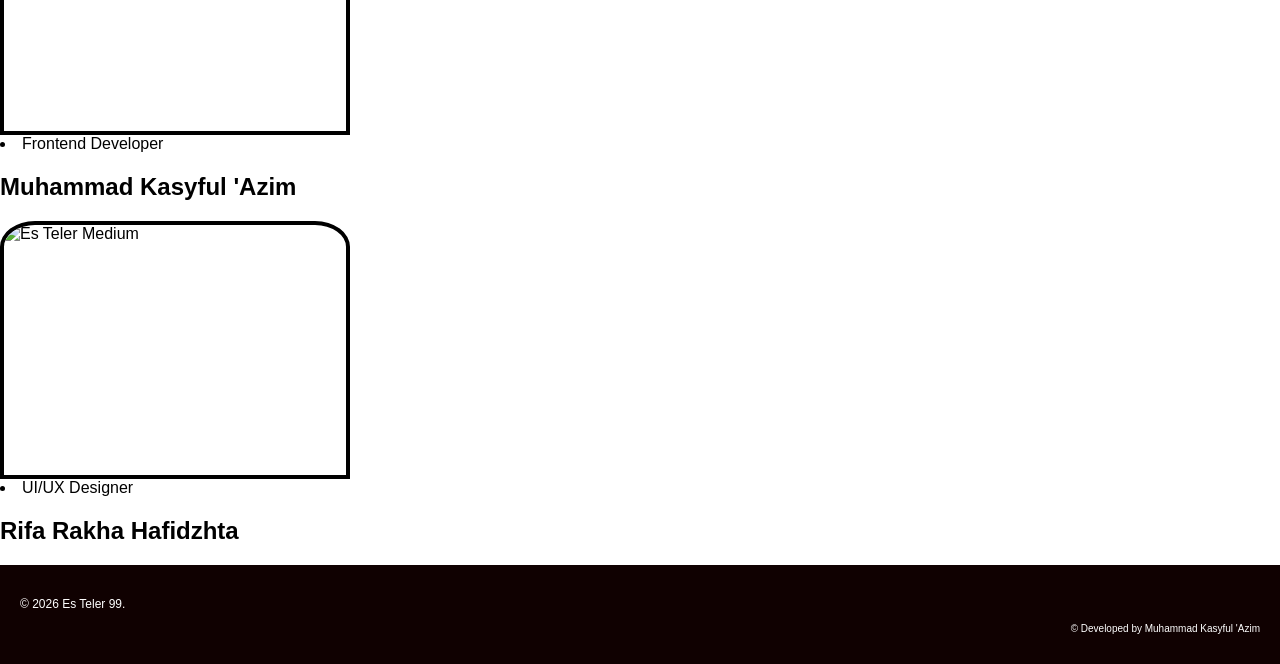
==== commit a3dfc355: "index.html" ====
--- a/index.html
+++ b/index.html
@@ -8,30 +8,74 @@
   </head>
   <body>
     <header>
-      <h1>Es Teler 99</h1>
+      <nav class="navbar">
+        <div class="logo">Es<span>Teler99</span></div>
+
+        <label for="menu-toggle" class="menu-icon">
+          <span></span>
+          <span></span>
+          <span></span>
+        </label>
+
+        <ul class="nav-links">
+          <li><a href="#beranda" class="active">Beranda</a></li>
+          <li><a href="#profil">Profil Usaha</a></li>
+          <li><a href="#menu">Menu</a></li>
+          <li><a href="#kontak">Kontak</a></li>
+          <li><a href="#tentang kami">Tentang Kami</a></li>
+        </ul>
+      </nav>
     </header>
 
+    <!-- Beranda -->
+    <section id="beranda" class="hero">
+      <div class="wrap">
+        <div class="hero-photo">
+          <img src="es teler beranda.jpeg" alt="Semangkuk Es Teler 99" />
+        </div>
+        <div class="hero-text">
+          <h1 class="brand">Segarnya teler,<br />hangatnya cerita.</h1>
+          <p>
+            Es teler asli racikan rumahan dari Pontianak — kelapa muda,
+            kolang-kaling, agar-agar, roti, kacang merah dan buah pilihan dalam
+            satu mangkuk yang menyegarkan siang harimu.
+          </p>
+          <a href="https://wa.me/6282299546454" class="btn btn-primary"
+            >💬 Pesan via WhatsApp</a
+          >
+        </div>
+      </div>
+    </section>
+
+    <svg class="wave" viewBox="0 0 1440 60" preserveAspectRatio="none">
+      <path
+        fill="#2F6B52"
+        d="M0,30 C240,60 480,0 720,20 C960,40 1200,10 1440,30 L1440,60 L0,60 Z"
+      ></path>
+    </svg>
+
     <div class="title">
-      <h2>Profile</h2>
+      <h2>Profil Pemilik Usaha Es Teler</h2>
     </div>
-
-    <div class="container">
-      <div class="profile-card">
-        <img src="profile.jpeg" alt="Profile Image" />
-        <p class="name"><b>Nama:</b> Muhammad Andy Maulana</p>
-        <p class="number-hp"><b>No. HP:</b> 082299546454</p>
-        <p class="address">
-          <b>Alamat:</b> Jalan Ampera,<br />
-          Dekat Pesantren Darunna'im
-        </p>
-        <p class="operational"><b>Jam Operasional:</b> 08:00 - 17:00</p>
-        <p class="city"><b>Kota:</b> Pontianak, Kalimantan Barat</p>
-      </div>
-    </div>
+    <section id="profil">
+      <div class="container">
+        <div class="profile-card">
+          <img src="profile.jpeg" alt="Profile Image" />
+          <p class="name"><b>Nama:</b> Muhammad Andy Maulana</p>
+          <p class="number-hp"><b>No. HP:</b> 082299546454</p>
+          <p class="address">
+            <b>Alamat:</b> Jalan Ampera,<br />
+            Dekat Pesantren Darunna'im
+          </p>
+          <p class="operational"><b>Jam Operasional:</b> 08:00 - 17:00</p>
+          <p class="city"><b>Kota:</b> Pontianak, Kalimantan Barat</p>
+        </div>
+      </div>
+    </section>
     <!-- Isi konten -->
     <section class="gabungan-card">
       <div class="card">
-        <h2 class="card-judul">Tentang Saya</h2>
+        <h2 class="card-judul">Tentang Usaha</h2>
         <p class="card-isi">
           Pemilik adalah seorang pengusaha UMKM di bidang kuliner, khususnya
           minuman segar, yang berdiri sejak tahun 2023. Usaha ini menjual es
@@ -88,31 +132,90 @@
         </p>
       </div>
     </section>
-    <br /><br /><br /><br />
+    <svg class="wave" viewBox="0 0 1440 60" preserveAspectRatio="none">
+      <path
+        fill="#2F6B52"
+        d="M0,30 C240,60 480,0 720,20 C960,40 1200,10 1440,30 L1440,60 L0,60 Z"
+      ></path>
+    </svg>
+
     <!-- Menu -->
-    <div class="title">
-      <h2>Menu</h2>
-    </div>
-    <div class="menu-wrapper">
-      <section class="menu-container">
-        <div class="menu-card">
-          <img src="es teler large.jpeg" alt="Es Teler Large" />
-          <div class="menu-info">
-            <span class="menu-name">Es Teler Large</span>
-            <span class="menu-price">Rp 12.000</span>
-          </div>
-        </div>
-      </section>
-      <section class="menu-container">
-        <div class="menu-card">
-          <img src="es teler medium.jpeg" alt="Es Teler Medium" />
-          <div class="menu-info">
-            <span class="menu-name">Es Teler Medium</span>
-            <span class="menu-price">Rp 10.000</span>
-          </div>
-        </div>
-      </section>
-    </div>
+    <section id="menu">
+      <div class="title">
+        <h2>Menu Es Teler</h2>
+      </div>
+      <div class="menu-wrapper">
+        <div class="menu-container">
+          <div class="menu-card">
+            <img src="es teler large.jpeg" alt="Es Teler Large" />
+            <div class="menu-info">
+              <span class="menu-name">Es Teler Large</span>
+              <span class="menu-price">Rp 12.000</span>
+            </div>
+          </div>
+        </div>
+        <div class="menu-container">
+          <div class="menu-card">
+            <img src="es teler medium.jpeg" alt="Es Teler Medium" />
+            <div class="menu-info">
+              <span class="menu-name">Es Teler Medium</span>
+              <span class="menu-price">Rp 10.000</span>
+            </div>
+          </div>
+        </div>
+      </div>
+    </section>
+    <!-- Kontak -->
+    <section class="section" id="kontak">
+      <div class="wrap">
+        <div class="cta">
+          <div>
+            <h2>Siang ini panas? Saatnya nge-teler.</h2>
+            <p>
+              Tinggal chat, kami siapkan dalam 10 menit. Bisa ambil langsung
+              atau diantar di sekitar area kami.
+            </p>
+          </div>
+          <a href="https://wa.me/6282299546454" class="btn btn-primary"
+            >💬 Chat WhatsApp Sekarang</a
+          >
+        </div>
+      </div>
+    </section>
+    <br />
+
+    <section id="tentang kami">
+      <div class="team-wrapper">
+        <div class="team-container">
+          <div class="team-card">
+            <img src="es teler large.jpeg" alt="Es Teler Large" />
+            <div class="team-info">
+              <li>Video Editor</li>
+              <h2 class="team-name">Feprian</h2>
+            </div>
+          </div>
+        </div>
+
+        <div class="team-container">
+          <div class="team-card">
+            <img src="es teler medium.jpeg" alt="Es Teler Medium" />
+            <div class="team-info">
+              <li>Frontend Developer</li>
+              <h2 class="team-name">Muhammad Kasyful 'Azim</h2>
+            </div>
+          </div>
+        </div>
+        <div class="team-container">
+          <div class="team-card">
+            <img src="es teler medium.jpeg" alt="Es Teler Medium" />
+            <div class="team-info">
+              <li>UI/UX Designer</li>
+              <h2 class="team-name">Rifa Rakha Hafidzhta</h2>
+            </div>
+          </div>
+        </div>
+      </div>
+    </section>
 
     <footer>
       <p>&copy; 2026 Es Teler 99.</p>
--- a/style.css
+++ b/style.css
@@ -20,7 +20,7 @@
   border: 2px solid rgb(204, 204, 204);
   border-top-left-radius: 10%;
   border-top-right-radius: 10%;
-  margin: 150px auto;
+  margin: 50px auto;
   box-shadow: 0px 0px 10px 5px rgba(143, 139, 139, 0.5);
   justify-content: center;
 }
@@ -39,21 +39,21 @@
 .number-hp,
 .address,
 .city,
-.province {
-  font-size: 16px;
+.operational {
+  font-size: 14px;
   margin: 10px 0;
-  top: 1px;
-  padding: 2px;
+  padding: 3px;
 }
 
 img {
-  width: 330px;
+  width: 342px;
   height: 250px;
   border: 4px solid rgb(0, 0, 0);
   border-top-left-radius: 10%;
   border-top-right-radius: 10%;
   display: block;
-  margin: 3px auto;
+  object-fit: cover;
+  overflow: hidden;
 }
 
 .gabungan-card {
@@ -99,31 +99,34 @@
   justify-content: center;
   gap: 40px;
   margin: 50px auto;
+  width: 95%;
 }
 .menu-container {
   display: flex;
   background-color: rgb(251, 254, 251);
-  height: 330px;
+  height: 300px;
   width: 300px;
   border: 2px solid rgb(204, 204, 204);
   border-top-left-radius: 10%;
   border-top-right-radius: 10%;
   box-shadow: 0px 0px 10px 5px rgba(143, 139, 139, 0.5);
   justify-content: center;
-  overflow: hidden;
+}
+.menu-container:hover {
+  background-color: rgb(137, 137, 137);
 }
 .menu-card {
   display: flex;
   flex-direction: column;
-  padding: 5px;
+  padding: 0;
 }
 .menu-card img {
-  width: 280px;
+  width: 290px;
   height: 250px;
   border: 4px solid rgb(0, 0, 0);
   border-top-left-radius: 10%;
   border-top-right-radius: 10%;
-  margin: 3px auto;
+  margin: 2px auto;
 }
 .menu-info {
   display: flex;
@@ -237,7 +240,7 @@
   border: 2px solid rgb(204, 204, 204);
   border-top-left-radius: 10%;
   border-top-right-radius: 10%;
-  margin: 150px auto;
+  margin: 50px auto;
   box-shadow: 0px 0px 10px 5px rgba(143, 139, 139, 0.5);
   justify-content: center;
 }
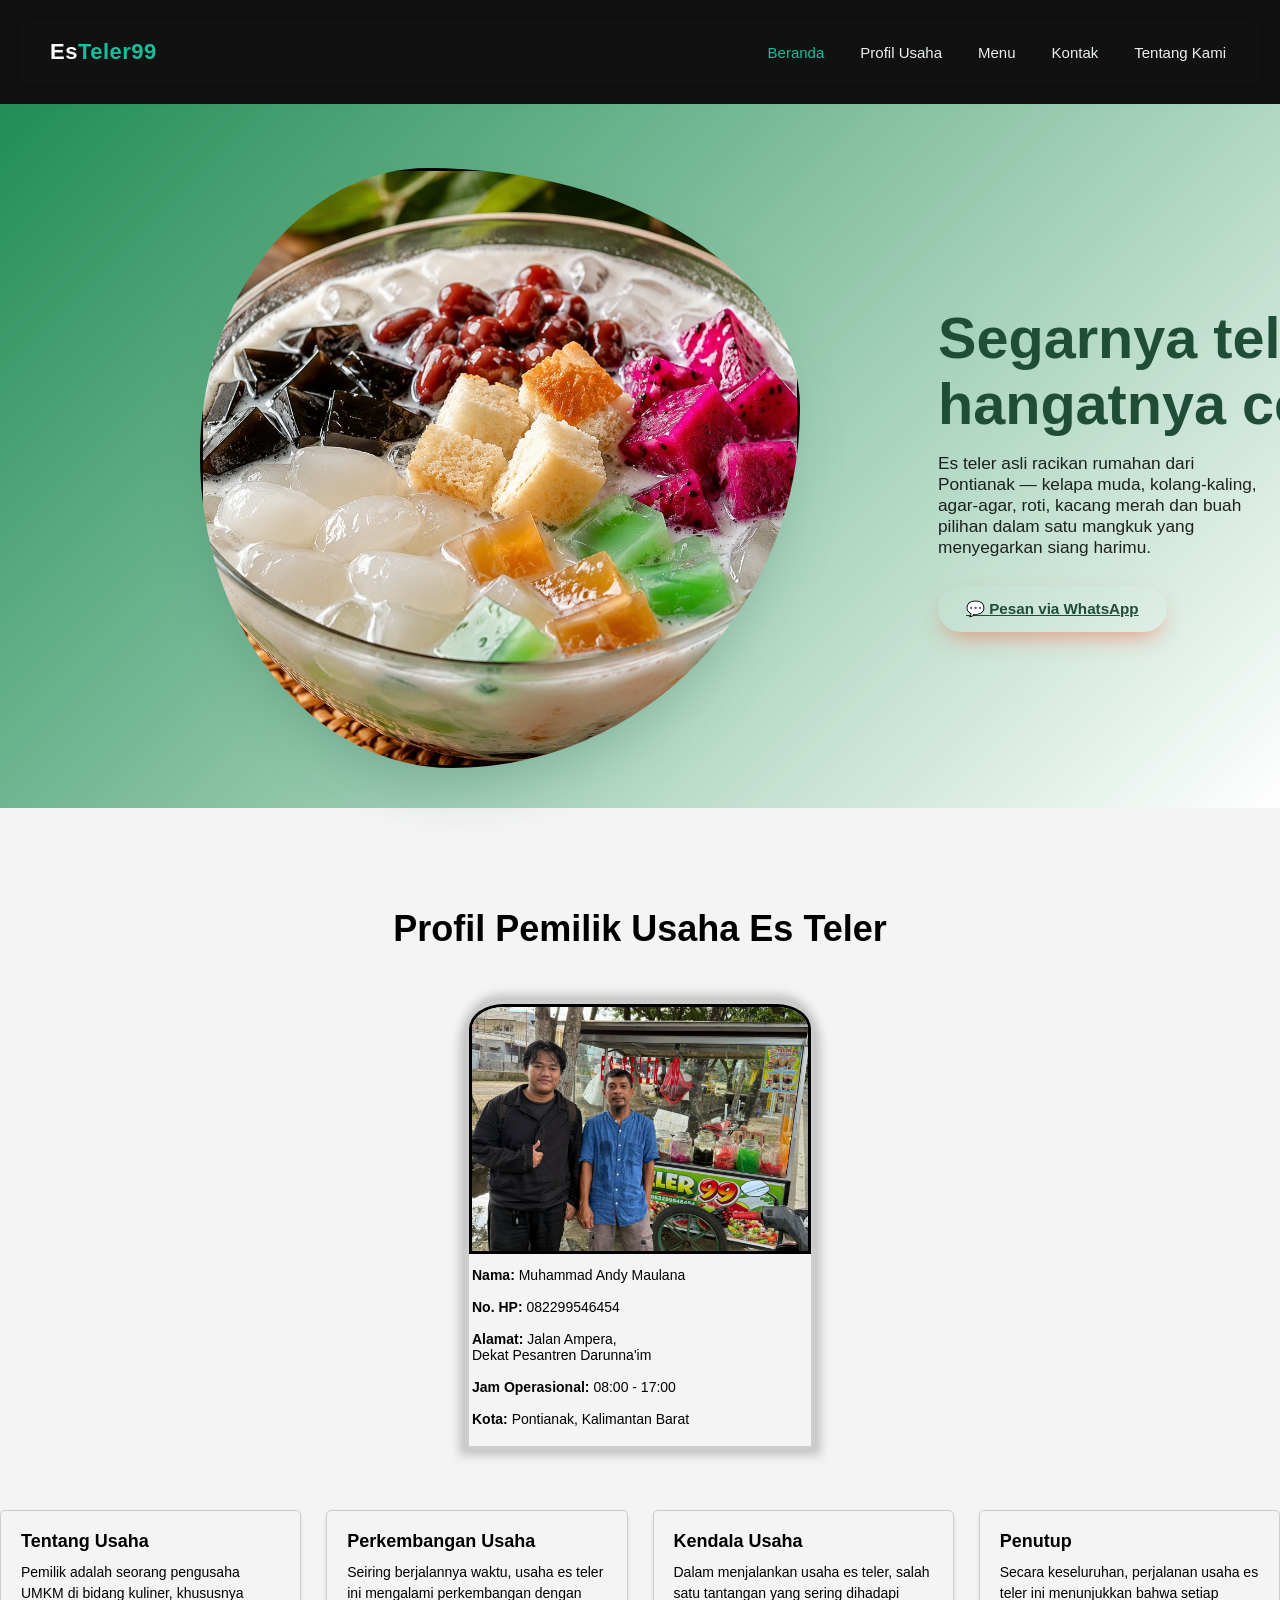
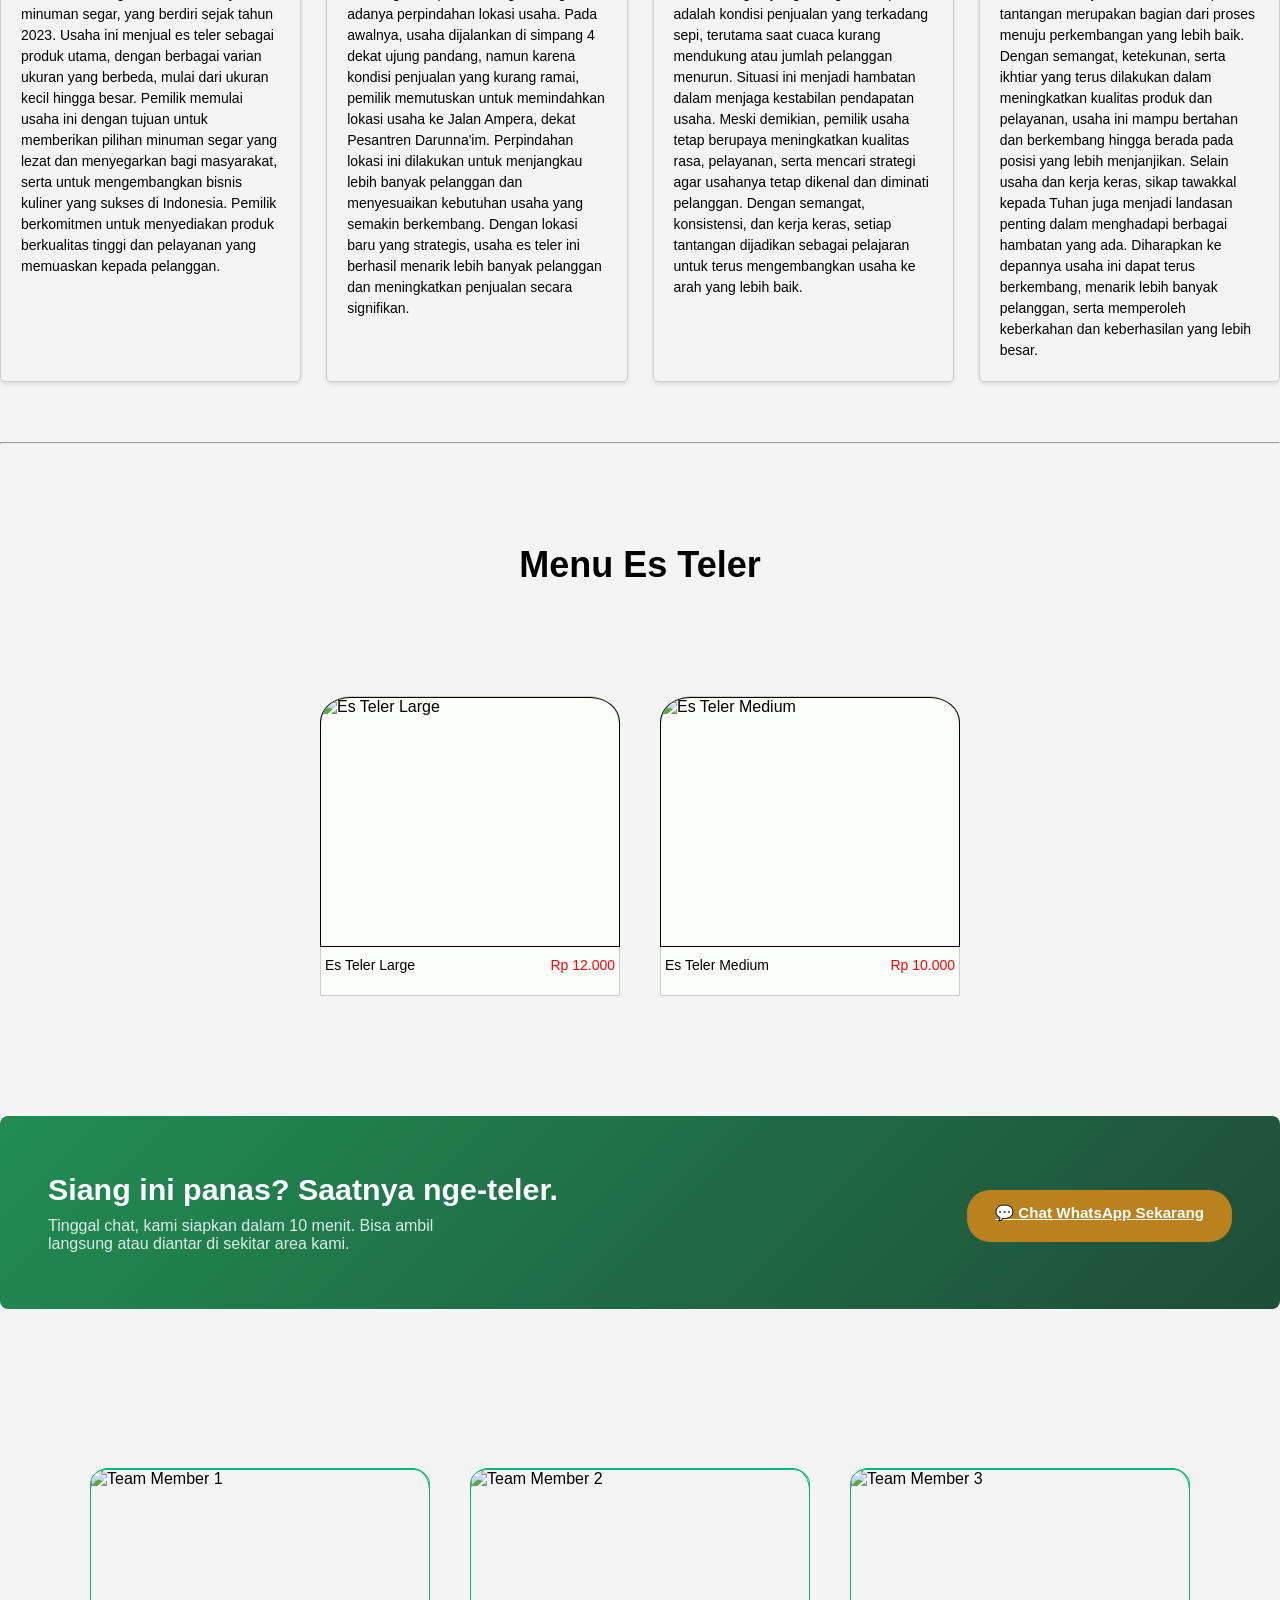
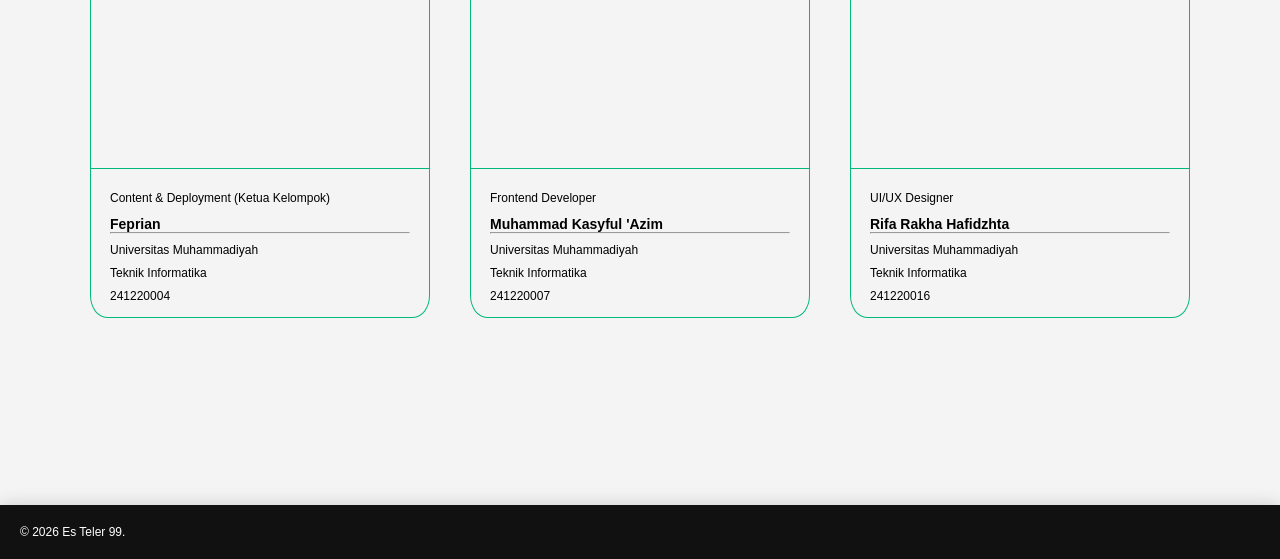
==== commit 1174ee8c: "index.html" ====
--- a/index.html
+++ b/index.html
@@ -3,7 +3,7 @@
   <head>
     <meta charset="UTF-8" />
     <meta name="viewport" content="width=device-width, initial-scale=1.0" />
-    <title>Profile</title>
+    <title>Es Teler 99</title>
     <link rel="stylesheet" href="style.css" />
   </head>
   <body>
@@ -46,13 +46,6 @@
         </div>
       </div>
     </section>
-
-    <svg class="wave" viewBox="0 0 1440 60" preserveAspectRatio="none">
-      <path
-        fill="#2F6B52"
-        d="M0,30 C240,60 480,0 720,20 C960,40 1200,10 1440,30 L1440,60 L0,60 Z"
-      ></path>
-    </svg>
 
     <div class="title">
       <h2>Profil Pemilik Usaha Es Teler</h2>
@@ -132,13 +125,7 @@
         </p>
       </div>
     </section>
-    <svg class="wave" viewBox="0 0 1440 60" preserveAspectRatio="none">
-      <path
-        fill="#2F6B52"
-        d="M0,30 C240,60 480,0 720,20 C960,40 1200,10 1440,30 L1440,60 L0,60 Z"
-      ></path>
-    </svg>
-
+    <hr />
     <!-- Menu -->
     <section id="menu">
       <div class="title">
@@ -188,29 +175,41 @@
       <div class="team-wrapper">
         <div class="team-container">
           <div class="team-card">
-            <img src="es teler large.jpeg" alt="Es Teler Large" />
+            <img src="team 1.jpeg" alt="Team Member 1" />
             <div class="team-info">
-              <li>Video Editor</li>
+              <li>Content & Deployment (Ketua Kelompok)</li>
               <h2 class="team-name">Feprian</h2>
+              <hr />
+              <p class="team-college">Universitas Muhammadiyah</p>
+              <p class="team-major">Teknik Informatika</p>
+              <p class="team-nim">241220004</p>
             </div>
           </div>
         </div>
 
         <div class="team-container">
           <div class="team-card">
-            <img src="es teler medium.jpeg" alt="Es Teler Medium" />
+            <img src="team .jpeg" alt="Team Member 2" />
             <div class="team-info">
               <li>Frontend Developer</li>
               <h2 class="team-name">Muhammad Kasyful 'Azim</h2>
+              <hr />
+              <p class="team-college">Universitas Muhammadiyah</p>
+              <p class="team-major">Teknik Informatika</p>
+              <p class="team-nim">241220007</p>
             </div>
           </div>
         </div>
         <div class="team-container">
           <div class="team-card">
-            <img src="es teler medium.jpeg" alt="Es Teler Medium" />
+            <img src="team 3.jpeg" alt="Team Member 3" />
             <div class="team-info">
               <li>UI/UX Designer</li>
               <h2 class="team-name">Rifa Rakha Hafidzhta</h2>
+              <hr />
+              <p class="team-college">Universitas Muhammadiyah</p>
+              <p class="team-major">Teknik Informatika</p>
+              <p class="team-nim">241220016</p>
             </div>
           </div>
         </div>
@@ -219,9 +218,6 @@
 
     <footer>
       <p>&copy; 2026 Es Teler 99.</p>
-      <p style="text-align: right; font-size: 10px">
-        &copy; Developed by Muhammad Kasyful 'Azim
-      </p>
     </footer>
   </body>
-</html>
+          </html>
--- a/style.css
+++ b/style.css
@@ -1,36 +1,167 @@
-body {
+* {
   margin: 0;
   padding: 0;
   font-family: Arial, sans-serif;
-  background-color: rgb(255, 255, 255);
+  box-sizing: border-box;
+  scroll-behavior: smooth;
+}
+body {
+  background: #f4f4f4;
+  overflow-x: hidden;
 }
 header {
-  background-color: rgb(16, 1, 1);
+  background-color: #111111;
+  box-shadow: 0 2px 20px rgba(0, 0, 0, 0.2);
   padding: 20px;
   text-align: left;
   font-size: 24px;
   color: white;
 }
+.navbar {
+  background-color: #111111;
+  box-shadow: 0 2px 20px rgba(0, 0, 0, 0.2);
+  display: flex;
+  align-items: center;
+  justify-content: space-between;
+  padding: 0 30px;
+  height: 64px;
+  position: sticky;
+  top: 0;
+  z-index: 100;
+}
+
+.navbar .logo {
+  color: #ffffff;
+  font-size: 22px;
+  font-weight: bold;
+  letter-spacing: 0.5px;
+}
+
+.navbar .logo span {
+  color: #1abc9c;
+}
+
+.nav-links {
+  list-style: none;
+  display: flex;
+  gap: 28px;
+}
+
+.nav-links a {
+  color: #ecf0f1;
+  text-decoration: none;
+  font-size: 15px;
+  font-weight: 500;
+  padding: 8px 4px;
+  position: relative;
+  transition: color 0.3s;
+}
+
+.nav-links a::after {
+  content: "";
+  position: absolute;
+  left: 0;
+  bottom: 0;
+  width: 0%;
+  height: 2px;
+  background: #1abc9c;
+  transition: width 0.3s ease;
+}
+
+.nav-links a:hover {
+  color: #1abc9c;
+}
+
+.nav-links a:hover::after {
+  width: 100%;
+}
+
+.nav-links a.active {
+  color: #1abc9c;
+}
+
+/* Beranda */
+.hero {
+  padding: 64px 0 40px;
+  padding-left: 200px;
+  background: linear-gradient(135deg, #218d55, #ffffff);
+}
+.hero .wrap {
+  display: grid;
+  grid-template-columns: 600px 1000px;
+  gap: 48px;
+  align-items: center;
+}
+.hero-photo {
+  position: relative;
+  border-radius: 38% 62% 58% 42% / 48% 40% 60% 52%;
+  overflow: hidden;
+  aspect-ratio: 1/1;
+  box-shadow: 0 30px 60px -20px rgba(47, 107, 82, 0.35);
+}
+.hero-photo img {
+  width: 100%;
+  height: 100%;
+  object-fit: cover;
+}
+h1.brand {
+  font-size: clamp(2.4rem, 5vw, 3.6rem);
+  color: #1f4d38;
+  margin-bottom: 16px;
+  padding-left: 90px;
+}
+.hero-text p {
+  font-size: 1.08rem;
+  max-width: 420px;
+  opacity: 0.85;
+  margin-bottom: 28px;
+  padding-left: 90px;
+}
+.btn {
+  display: inline-flex;
+  align-items: center;
+  gap: 8px;
+  padding: 14px 28px;
+  border-radius: 999px;
+  font-weight: 700;
+  font-size: 0.95rem;
+  transition:
+    transform 0.2s ease,
+    box-shadow 0.2s ease;
+}
+.btn-primary {
+  margin-left: 90px;
+  color: #1f4d38;
+  box-shadow: 0 10px 24px -8px rgba(242, 84, 45, 0.6);
+}
+.btn-primary:hover {
+  transform: translateY(-3px);
+}
+
 /* dipakai sampai sebelum footer halaman 1 */
 .container {
   display: flex;
-  background-color: rgb(251, 254, 251);
+  background-color: #f4f4f4;
   height: 450px;
   width: 350px;
-  border: 2px solid rgb(204, 204, 204);
+  border: 4px solid rgb(204, 204, 204);
   border-top-left-radius: 10%;
   border-top-right-radius: 10%;
   margin: 50px auto;
   box-shadow: 0px 0px 10px 5px rgba(143, 139, 139, 0.5);
   justify-content: center;
+  transition:
+    transform 0.3s ease,
+    background-color 0.3s ease;
 }
 
 .container:hover {
-  background-color: rgb(137, 137, 137);
+  background-color: rgb(250, 250, 250);
+  transform: translateY(-8px);
 }
 
 .title {
-  padding-top: 80px;
+  padding-top: 100px;
   text-align: center;
   font-size: 24px;
 }
@@ -48,7 +179,7 @@
 img {
   width: 342px;
   height: 250px;
-  border: 4px solid rgb(0, 0, 0);
+  border: 3px solid rgb(0, 0, 0);
   border-top-left-radius: 10%;
   border-top-right-radius: 10%;
   display: block;
@@ -61,8 +192,9 @@
   flex-wrap: wrap;
   justify-content: center;
   gap: 25px;
-  width: 95%;
+  width: 100%;
   margin: 60px auto;
+  background-color: #f4f4f4;
 }
 
 .card {
@@ -76,10 +208,14 @@
   box-shadow: 0 2px 4px rgba(0, 0, 0, 0.1);
   text-align: left;
   box-sizing: border-box;
+  transition:
+    transform 0.3s ease,
+    background-color 0.3s ease;
 }
 
 .card:hover {
-  background-color: rgb(137, 137, 137);
+  transform: translateY(-8px);
+  background-color: rgb(242, 239, 239);
 }
 
 .card-judul {
@@ -95,25 +231,30 @@
 /* menu */
 .menu-wrapper {
   display: flex;
-  flex-wrap: wrap;
   justify-content: center;
   gap: 40px;
-  margin: 50px auto;
-  width: 95%;
+  margin: 90px auto;
+  width: 100%;
+  height: 350px;
+  padding-top: 20px;
+  overflow-x: auto;
+  cursor: pointer;
+  background: #f4f4f4;
 }
 .menu-container {
   display: flex;
+  flex: 0 0 auto;
   background-color: rgb(251, 254, 251);
+  border: 1px solid #ccc;
   height: 300px;
   width: 300px;
-  border: 2px solid rgb(204, 204, 204);
   border-top-left-radius: 10%;
   border-top-right-radius: 10%;
-  box-shadow: 0px 0px 10px 5px rgba(143, 139, 139, 0.5);
-  justify-content: center;
+  justify-content: center;
+  transition: transform 0.3s ease;
 }
 .menu-container:hover {
-  background-color: rgb(137, 137, 137);
+  transform: translateY(-8px);
 }
 .menu-card {
   display: flex;
@@ -121,12 +262,10 @@
   padding: 0;
 }
 .menu-card img {
-  width: 290px;
-  height: 250px;
-  border: 4px solid rgb(0, 0, 0);
+  width: 300px;
+  border: 1px solid rgb(0, 0, 0);
   border-top-left-radius: 10%;
   border-top-right-radius: 10%;
-  margin: 2px auto;
 }
 .menu-info {
   display: flex;
@@ -142,6 +281,133 @@
 .menu-price {
   font-size: 14px;
   color: rgb(255, 0, 0);
+}
+.cta {
+  background: linear-gradient(135deg, #218d55, #1f4d38);
+  padding: 56px 48px;
+  border-radius: 8px;
+  color: #ffffff;
+  display: flex;
+  align-items: center;
+  justify-content: space-between;
+  gap: 32px;
+  position: relative;
+  overflow: hidden;
+}
+.cta h2 {
+  font-size: 1.9rem;
+  margin-bottom: 10px;
+}
+.cta p {
+  color: #dcefe5;
+  max-width: 420px;
+}
+.cta .btn-primary {
+  box-shadow: 0 6px 0 #b9821f;
+  background-color: #b9821f;
+  white-space: nowrap;
+  color: white;
+}
+/* team */
+.team-wrapper {
+  display: flex;
+  flex-wrap: nowrap;
+  justify-content: center;
+  align-items: flex-start;
+  gap: 40px;
+  margin: 5% auto;
+  width: 100%;
+  overflow-x: auto;
+  height: 650px;
+  padding-top: 6%;
+  overflow-y: hidden;
+  background: #f4f4f4;
+}
+.team-container {
+  display: flex;
+  flex: 0 0 auto;
+  background-color: #f4f4f4;
+  border: 1px solid #00b87a;
+  height: 450px;
+  width: 340px;
+  border-top-left-radius: 5%;
+  border-top-right-radius: 5%;
+  border-bottom-left-radius: 5%;
+  border-bottom-right-radius: 5%;
+  justify-content: center;
+  transition: transform 0.3s ease;
+}
+.team-container:hover {
+  transform: translateY(-8px);
+}
+.team-card {
+  display: flex;
+  flex-direction: column;
+}
+.team-card img {
+  width: 340px;
+  height: 300px;
+  border: 1px solid #00b87a;
+  border-top-left-radius: 5%;
+  border-top-right-radius: 5%;
+}
+.team-info {
+  display: block;
+  padding: 0 20px;
+  margin-top: 6%;
+}
+.team-name {
+  font-size: 14px;
+  text-align: left;
+  margin-top: 3%;
+}
+.team-college {
+  font-size: 12px;
+  text-align: left;
+  margin-top: 3%;
+}
+.team-major {
+  font-size: 12px;
+  text-align: left;
+  margin-top: 3%;
+}
+.team-nim {
+  font-size: 12px;
+  text-align: left;
+  margin-top: 3%;
+}
+
+li {
+  font-size: 12px;
+  color: #000000;
+  display: block;
+  padding: 2px 0;
+  text-align: left;
+}
+footer {
+  background-color: #111111;
+  box-shadow: 0 2px 20px rgba(0, 0, 0, 0.2);
+  padding: 20px;
+  text-align: justify;
+  font-size: 12px;
+  color: rgb(255, 255, 255);
+}
+.button {
+  margin-top: 10px;
+  display: flex;
+  justify-content: center;
+  border-radius: 10px;
+  padding: 5px 10px;
+}
+.button-link {
+  color: black;
+  text-decoration: none;
+  font-size: 16px;
+  display: inline-block;
+  transition: background-color 0.3s ease;
+}
+.button-link:hover {
+  background-color: rgba(255, 255, 255, 0.2);
 }
 
 @media (max-width: 768px) {
@@ -177,17 +443,17 @@
   .card-isi {
     font-size: 12px;
   }
-}
-
-@media (max-width: 768px) {
+
   .menu-wrapper {
     flex-direction: row;
     flex-wrap: nowrap;
     gap: 10px;
     padding: 0 10px;
+    justify-content: flex-start;
   }
 
   .menu-container {
+    flex: 0 0 48%;
     width: 48%;
     height: auto;
     margin: 20px 0;
@@ -204,43 +470,77 @@
   .menu-price {
     font-size: 11px;
   }
-}
-
-footer {
-  background-color: rgb(16, 1, 1);
-  padding: 20px;
-  text-align: justify;
-  font-size: 12px;
-  color: rgb(255, 255, 255);
-}
-.button {
-  margin-top: 10px;
-  display: flex;
-  justify-content: center;
-  border-radius: 10px;
-  padding: 5px 10px;
-}
-.button-link {
-  color: black;
-  text-decoration: none;
-  font-size: 16px;
-  position: center;
-  display: inline-block;
-  transition: background-color 0.3s ease;
-}
-.button-link:hover {
-  background-color: rgba(255, 255, 255, 0.2);
-}
-
-.photo-container {
-  display: flex;
-  background-color: rgb(251, 254, 251);
-  height: 450px;
-  width: 350px;
-  border: 2px solid rgb(204, 204, 204);
-  border-top-left-radius: 10%;
-  border-top-right-radius: 10%;
-  margin: 50px auto;
-  box-shadow: 0px 0px 10px 5px rgba(143, 139, 139, 0.5);
-  justify-content: center;
-}
+
+  .navbar {
+    flex-direction: column;
+    height: auto;
+    padding: 12px 16px;
+    gap: 10px;
+  }
+  .nav-links {
+    flex-wrap: wrap;
+    gap: 14px;
+    justify-content: center;
+  }
+  .nav-links a {
+    font-size: 13px;
+  }
+
+  /* Hero */
+  .hero {
+    padding: 32px 16px;
+  }
+  .hero .wrap {
+    grid-template-columns: 1fr;
+    gap: 24px;
+    text-align: center;
+  }
+  .hero-photo {
+    max-width: 280px;
+    margin: 0 auto;
+  }
+  h1.brand {
+    padding-left: 0;
+    font-size: 1.8rem;
+    text-align: center;
+  }
+  .hero-text p {
+    padding-left: 0;
+    max-width: 100%;
+    margin: 0 auto 20px;
+    text-align: center;
+  }
+  .btn-primary {
+    margin-left: 0;
+  }
+
+  /* CTA */
+  .cta {
+    flex-direction: column;
+    text-align: center;
+    padding: 32px 20px;
+    gap: 20px;
+  }
+  .cta p {
+    max-width: 100%;
+  }
+
+  /* Team */
+  .team-wrapper {
+    height: auto;
+    padding-top: 5%;
+    padding-left: 16px;
+    padding-right: 16px;
+    justify-content: flex-start;
+    gap: 20px;
+  }
+  .team-container {
+    width: 260px;
+    height: 380px;
+    flex: 0 0 auto;
+  }
+  .team-card img {
+    width: 100%;
+    height: 220px;
+  }
+}
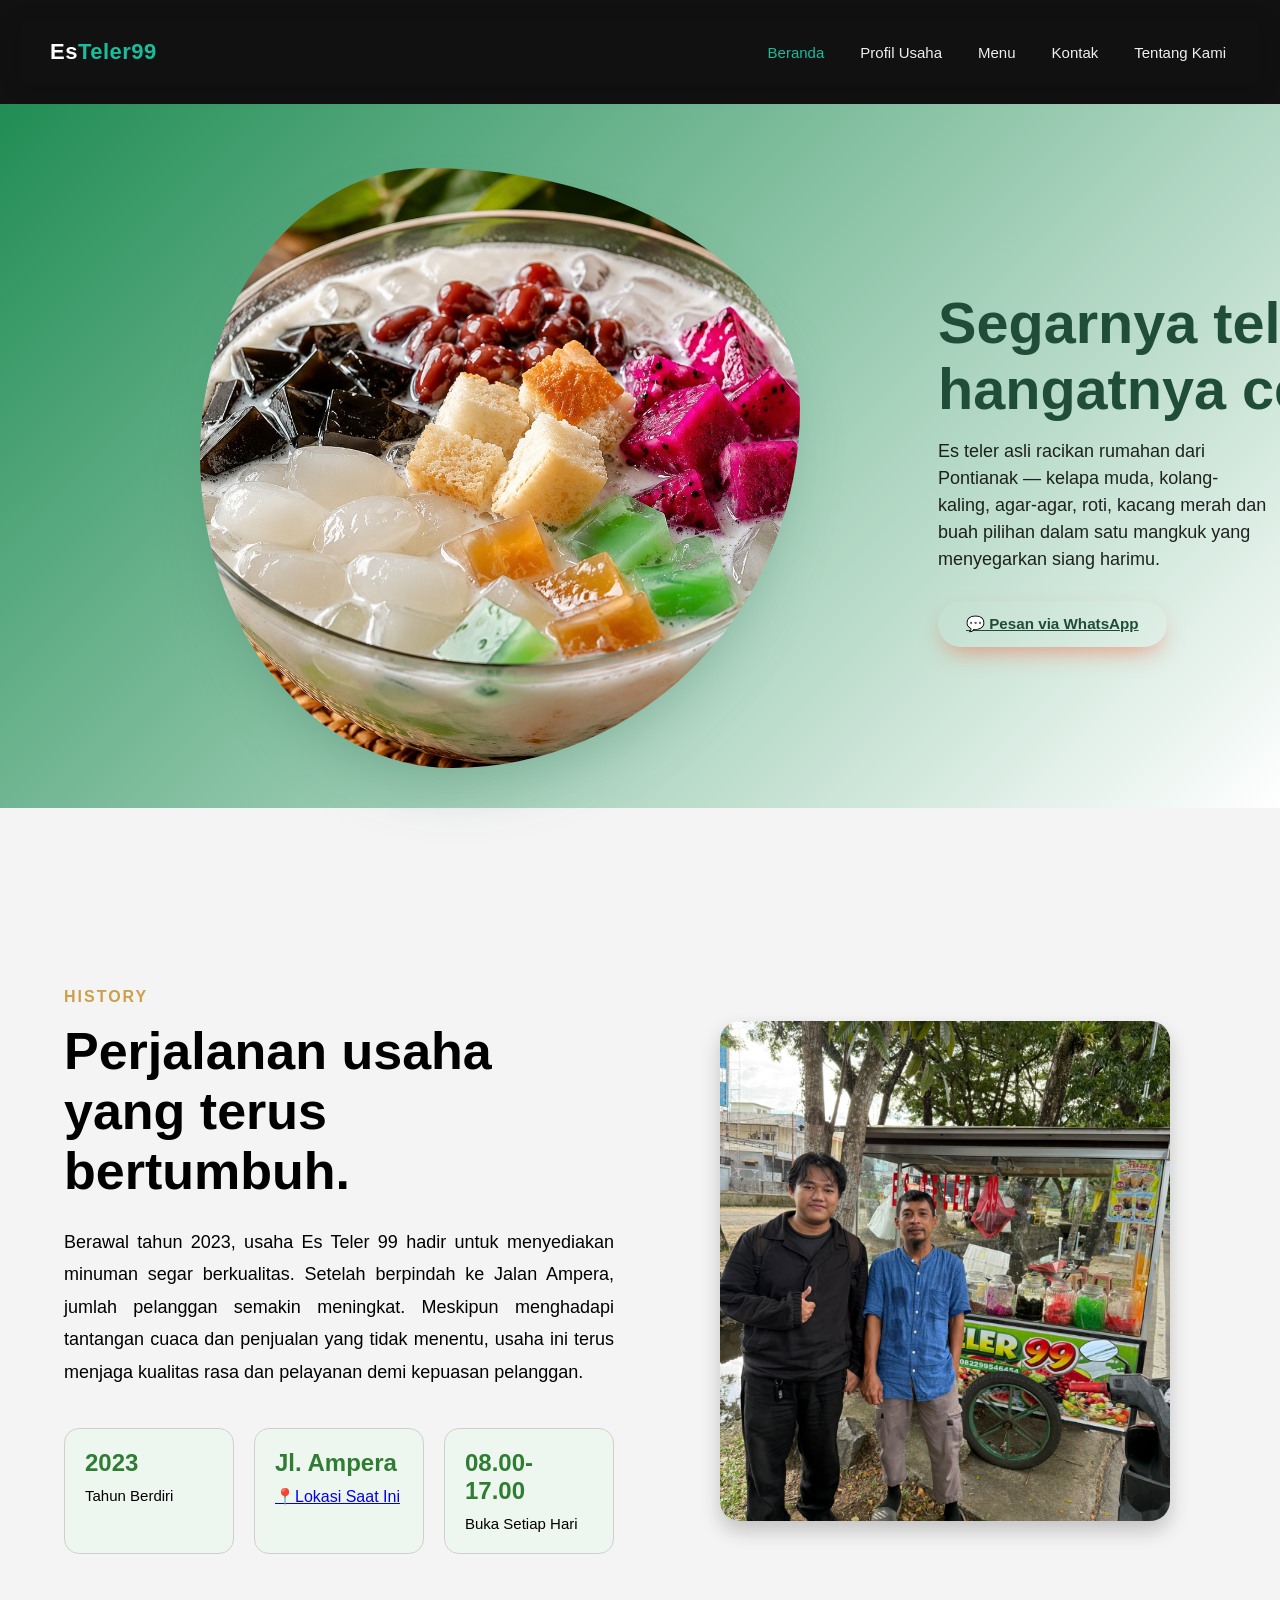
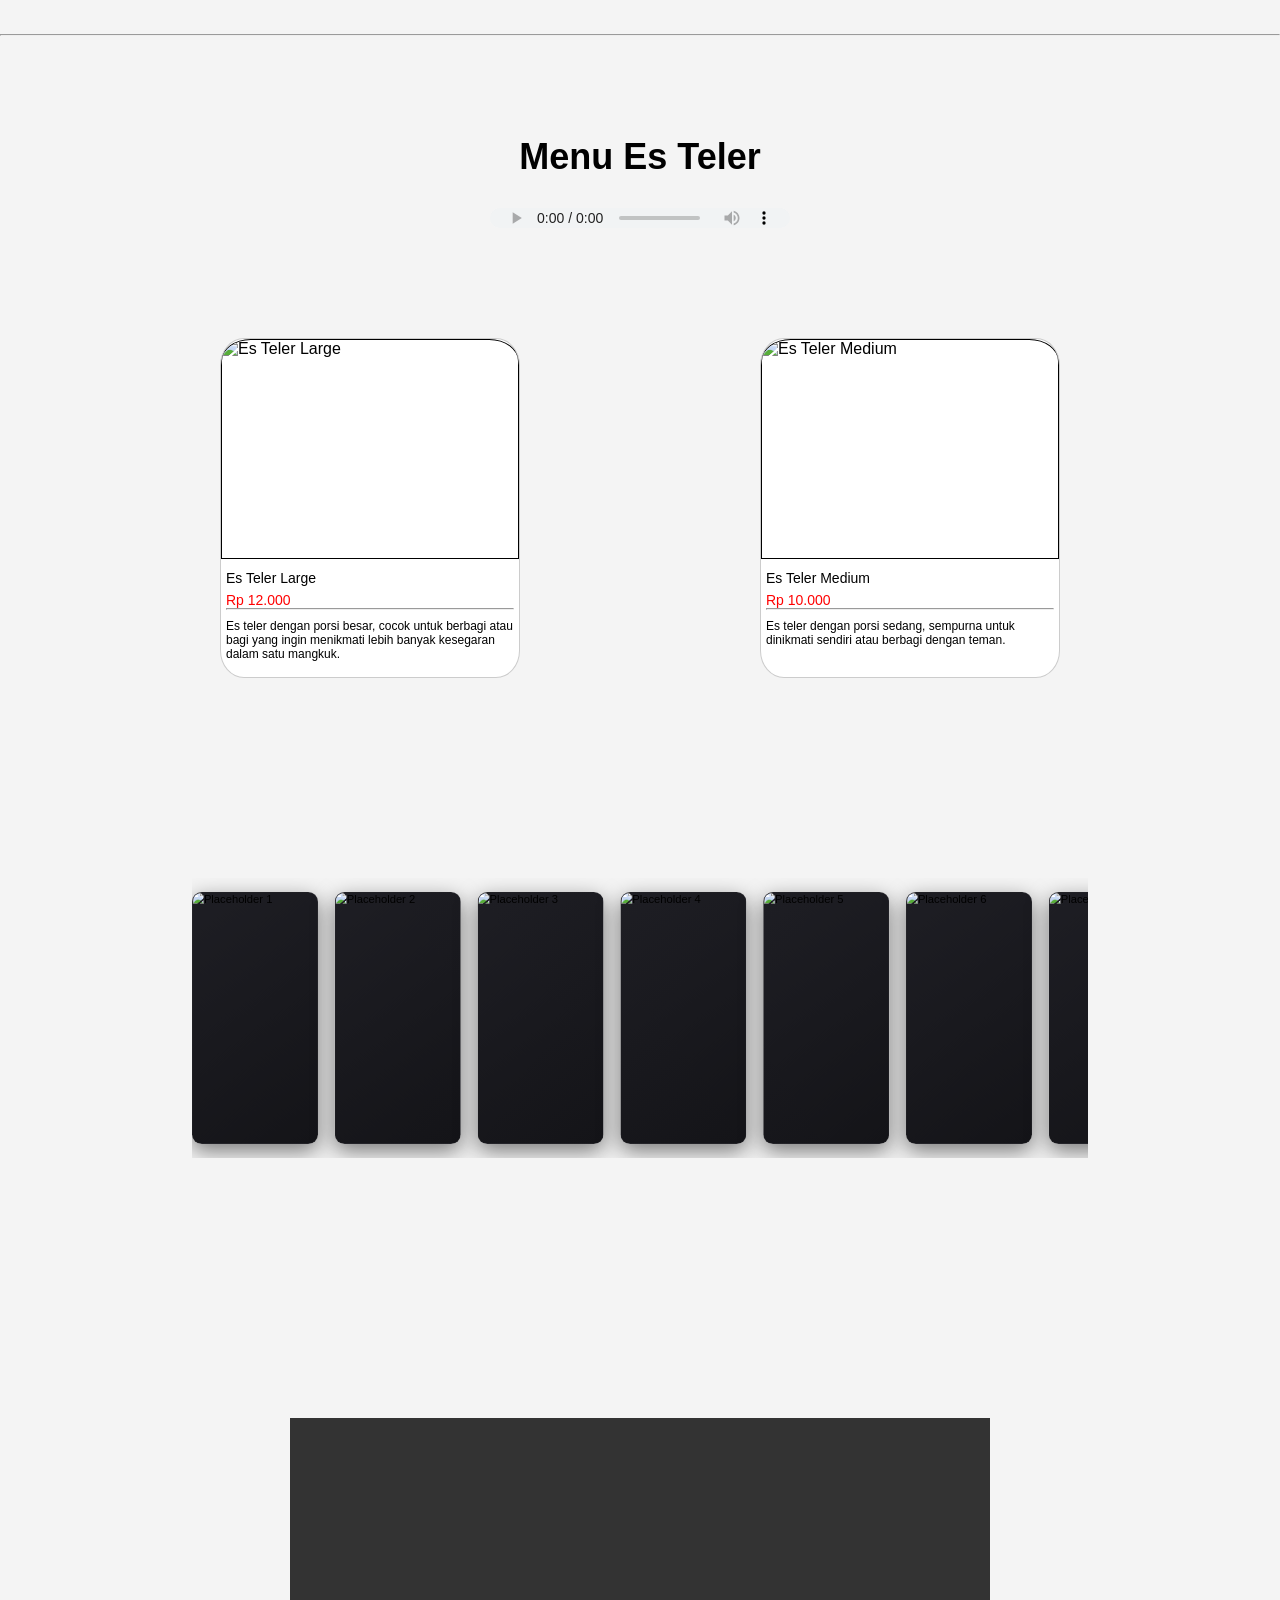
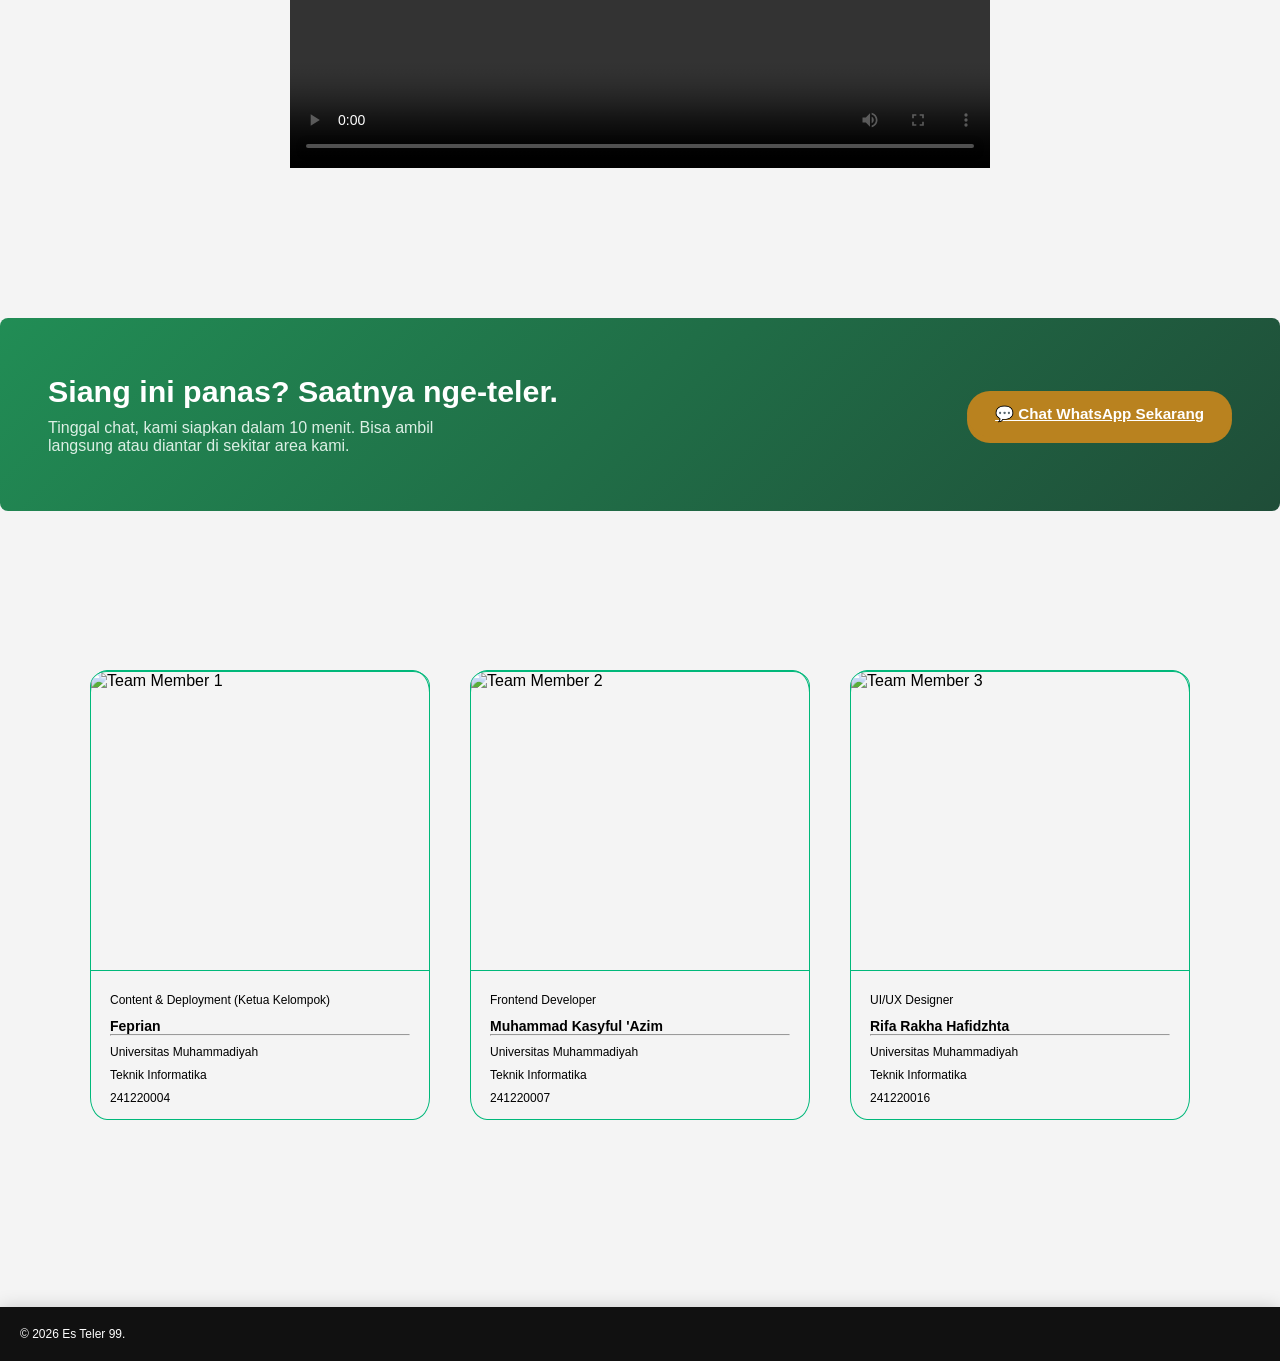
==== commit e1bd8e6c: "index.html" ====
--- a/index.html
+++ b/index.html
@@ -46,83 +46,43 @@
         </div>
       </div>
     </section>
-
-    <div class="title">
-      <h2>Profil Pemilik Usaha Es Teler</h2>
-    </div>
-    <section id="profil">
-      <div class="container">
-        <div class="profile-card">
-          <img src="profile.jpeg" alt="Profile Image" />
-          <p class="name"><b>Nama:</b> Muhammad Andy Maulana</p>
-          <p class="number-hp"><b>No. HP:</b> 082299546454</p>
-          <p class="address">
-            <b>Alamat:</b> Jalan Ampera,<br />
-            Dekat Pesantren Darunna'im
+    <!-- Profil -->
+    <div class="title"></div>
+    <section id="profil" class="profil-wrapper">
+      <section class="about">
+        <div class="about-text">
+          <h4>HISTORY</h4>
+          <h1>Perjalanan usaha yang terus bertumbuh.</h1>
+          <p>
+            Berawal tahun 2023, usaha Es Teler 99 hadir untuk menyediakan
+            minuman segar berkualitas. Setelah berpindah ke Jalan Ampera,
+            jumlah pelanggan semakin meningkat. Meskipun menghadapi tantangan
+            cuaca dan penjualan yang tidak menentu, usaha ini terus menjaga
+            kualitas rasa dan pelayanan demi kepuasan pelanggan.
           </p>
-          <p class="operational"><b>Jam Operasional:</b> 08:00 - 17:00</p>
-          <p class="city"><b>Kota:</b> Pontianak, Kalimantan Barat</p>
-        </div>
-      </div>
-    </section>
-    <!-- Isi konten -->
-    <section class="gabungan-card">
-      <div class="card">
-        <h2 class="card-judul">Tentang Usaha</h2>
-        <p class="card-isi">
-          Pemilik adalah seorang pengusaha UMKM di bidang kuliner, khususnya
-          minuman segar, yang berdiri sejak tahun 2023. Usaha ini menjual es
-          teler sebagai produk utama, dengan berbagai varian ukuran yang
-          berbeda, mulai dari ukuran kecil hingga besar. Pemilik memulai usaha
-          ini dengan tujuan untuk memberikan pilihan minuman segar yang lezat
-          dan menyegarkan bagi masyarakat, serta untuk mengembangkan bisnis
-          kuliner yang sukses di Indonesia. Pemilik berkomitmen untuk
-          menyediakan produk berkualitas tinggi dan pelayanan yang memuaskan
-          kepada pelanggan.
-        </p>
-      </div>
-      <div class="card">
-        <h2 class="card-judul">Perkembangan Usaha</h2>
-        <p class="card-isi">
-          Seiring berjalannya waktu, usaha es teler ini mengalami perkembangan
-          dengan adanya perpindahan lokasi usaha. Pada awalnya, usaha dijalankan
-          di simpang 4 dekat ujung pandang, namun karena kondisi penjualan yang
-          kurang ramai, pemilik memutuskan untuk memindahkan lokasi usaha ke
-          Jalan Ampera, dekat Pesantren Darunna'im. Perpindahan lokasi ini
-          dilakukan untuk menjangkau lebih banyak pelanggan dan menyesuaikan
-          kebutuhan usaha yang semakin berkembang. Dengan lokasi baru yang
-          strategis, usaha es teler ini berhasil menarik lebih banyak pelanggan
-          dan meningkatkan penjualan secara signifikan.
-        </p>
-      </div>
-      <div class="card">
-        <h2 class="card-judul">Kendala Usaha</h2>
-        <p class="card-isi">
-          Dalam menjalankan usaha es teler, salah satu tantangan yang sering
-          dihadapi adalah kondisi penjualan yang terkadang sepi, terutama saat
-          cuaca kurang mendukung atau jumlah pelanggan menurun. Situasi ini
-          menjadi hambatan dalam menjaga kestabilan pendapatan usaha. Meski
-          demikian, pemilik usaha tetap berupaya meningkatkan kualitas rasa,
-          pelayanan, serta mencari strategi agar usahanya tetap dikenal dan
-          diminati pelanggan. Dengan semangat, konsistensi, dan kerja keras,
-          setiap tantangan dijadikan sebagai pelajaran untuk terus mengembangkan
-          usaha ke arah yang lebih baik.
-        </p>
-      </div>
-      <div class="card">
-        <h2 class="card-judul">Penutup</h2>
-        <p class="card-isi">
-          Secara keseluruhan, perjalanan usaha es teler ini menunjukkan bahwa
-          setiap tantangan merupakan bagian dari proses menuju perkembangan yang
-          lebih baik. Dengan semangat, ketekunan, serta ikhtiar yang terus
-          dilakukan dalam meningkatkan kualitas produk dan pelayanan, usaha ini
-          mampu bertahan dan berkembang hingga berada pada posisi yang lebih
-          menjanjikan. Selain usaha dan kerja keras, sikap tawakkal kepada Tuhan
-          juga menjadi landasan penting dalam menghadapi berbagai hambatan yang
-          ada. Diharapkan ke depannya usaha ini dapat terus berkembang, menarik
-          lebih banyak pelanggan, serta memperoleh keberkahan dan keberhasilan
-          yang lebih besar.
-        </p>
+          <div class="info-box">
+            <div class="box">
+                <h2>2023</h2>
+                <span>Tahun Berdiri</span>
+            </div>
+            <div class="box">
+                <h2>Jl. Ampera</h2>
+                <spa><a
+              href="https://www.google.com/maps/place/Es+Teler+99/@-0.0459246,109.2918337,17z/data=!3m1!4b1!4m5!3m4!1s0x2e1d59003acc0411:0x9f419ab5ac3860bd!8m2!3d-0.0459246!4d109.2940224"
+              target="_blank">📍Lokasi Saat Ini</a></span>
+            </div>
+            <div class="box">
+                <h2>08.00-17.00</h2>
+                <span>Buka Setiap Hari</span>
+            </div>
+
+          </div>
+
+        </div>
+
+        <div class="about-image">
+          <img src="profile.jpeg" alt="Pemilik Es Teler">
+        </div>
       </div>
     </section>
     <hr />
@@ -131,13 +91,16 @@
       <div class="title">
         <h2>Menu Es Teler</h2>
       </div>
+      <audio src="ikoliks_aj-acoustic-spring-mothers-day-music-320427.mp3" controls class="audio"></audio>
       <div class="menu-wrapper">
         <div class="menu-container">
           <div class="menu-card">
             <img src="es teler large.jpeg" alt="Es Teler Large" />
             <div class="menu-info">
               <span class="menu-name">Es Teler Large</span>
-              <span class="menu-price">Rp 12.000</span>
+              <p class="menu-price">Rp 12.000</p>
+              <hr>
+              <p class="menu-description">Es teler dengan porsi besar, cocok untuk berbagi atau bagi yang ingin menikmati lebih banyak kesegaran dalam satu mangkuk.</p>
             </div>
           </div>
         </div>
@@ -146,12 +109,38 @@
             <img src="es teler medium.jpeg" alt="Es Teler Medium" />
             <div class="menu-info">
               <span class="menu-name">Es Teler Medium</span>
-              <span class="menu-price">Rp 10.000</span>
-            </div>
-          </div>
-        </div>
-      </div>
-    </section>
+              <p class="menu-price">Rp 10.000</p>
+              <hr>
+              <p class="menu-description">Es teler dengan porsi sedang, sempurna untuk dinikmati sendiri atau berbagi dengan teman.</p>
+            </div>
+          </div>
+        </div>
+      </div>
+    </section>
+    <div class="scroll-wrap">
+      <div class="scroll-container">
+        <div class="scroll-content">
+          <div class="item"><img src="bahan1.jpeg" alt="Placeholder 1"></div>
+          <div class="item"><img src="bahan2.jpeg" alt="Placeholder 2"></div>
+          <div class="item"><img src="bahan3.jpeg" alt="Placeholder 3"></div>
+          <div class="item"><img src="tempat.jpeg" alt="Placeholder 4"></div>
+          <div class="item"><img src="minum tempat.jpeg" alt="Placeholder 5"></div>
+          <div class="item"><img src="proses pembuatan.jpeg" alt="Placeholder 6"></div>
+
+          <div class="item"><img src="tempat.jpeg" alt="Placeholder 1"></div>
+          <div class="item"><img src="minum tempat.jpeg" alt="Placeholder 2"></div>
+          <div class="item"><img src="proses pembuatan.jpeg" alt="Placeholder 3"></div>
+          <div class="item"><img src="bahan1.jpeg" alt="Placeholder 4"></div>
+          <div class="item"><img src="bahan2.jpeg" alt="Placeholder 5"></div>
+          <div class="item"><img src="bahan3.jpeg" alt="Placeholder 6"></div>
+        </div>
+      </div>
+    </div>
+
+    <div class="video-container"> 
+      <video src="video pembuatan.mp4" controls></video>
+    </div>
+
     <!-- Kontak -->
     <section class="section" id="kontak">
       <div class="wrap">
@@ -189,7 +178,7 @@
 
         <div class="team-container">
           <div class="team-card">
-            <img src="team .jpeg" alt="Team Member 2" />
+            <img src="team-2.jpeg" alt="Team Member 2" />
             <div class="team-info">
               <li>Frontend Developer</li>
               <h2 class="team-name">Muhammad Kasyful 'Azim</h2>
@@ -202,7 +191,7 @@
         </div>
         <div class="team-container">
           <div class="team-card">
-            <img src="team 3.jpeg" alt="Team Member 3" />
+            <img src="team3.jpeg" alt="Team Member 3" />
             <div class="team-info">
               <li>UI/UX Designer</li>
               <h2 class="team-name">Rifa Rakha Hafidzhta</h2>
@@ -220,4 +209,4 @@
       <p>&copy; 2026 Es Teler 99.</p>
     </footer>
   </body>
-          </html>
+</html>
--- a/style.css
+++ b/style.css
@@ -111,11 +111,12 @@
   padding-left: 90px;
 }
 .hero-text p {
-  font-size: 1.08rem;
+  font-size: 18px;
   max-width: 420px;
   opacity: 0.85;
   margin-bottom: 28px;
   padding-left: 90px;
+  line-height: 1.5;
 }
 .btn {
   display: inline-flex;
@@ -139,137 +140,122 @@
 }
 
 /* dipakai sampai sebelum footer halaman 1 */
-.container {
-  display: flex;
-  background-color: #f4f4f4;
-  height: 450px;
-  width: 350px;
-  border: 4px solid rgb(204, 204, 204);
+.about {
+  width: 90%;
+  margin: 80px auto;
+
+  display: flex;
+  justify-content: space-between;
+  align-items: center;
+  gap: 60px;
+}
+
+.about-text {
+  flex: 1;
+}
+
+.about-text h4 {
+  color: #caa04b;
+  letter-spacing: 2px;
+  margin-bottom: 15px;
+}
+
+.about-text h1 {
+  font-size: 52px;
+  margin-bottom: 25px;
+}
+
+.about-text p {
+  font-size: 18px;
+  line-height: 1.8;
+  text-align: justify;
+  margin-bottom: 40px;
+}
+
+.info-box {
+  display: flex;
+  gap: 20px;
+}
+
+.box {
+  background: #eef7ef;
+  border: 1px solid #cfcfcf;
+  border-radius: 15px;
+  padding: 20px;
+  width: 170px;
+}
+
+.box h2 {
+  color: #2f7d32;
+  margin-bottom: 10px;
+}
+
+.box span {
+  font-size: 15px;
+}
+
+.about-image {
+  flex: 1;
+  display: flex;
+  justify-content: center;
+}
+.about-image img:hover {
+  transform: scale(1.05);
+  transition: transform 0.3s ease;
+}
+
+.about-image img {
+  width: 450px;
+  height: 500px;
+  object-fit: cover;
+  border-radius: 20px;
+  box-shadow: 0 10px 20px rgba(0, 0, 0, 0.2);
+}
+/* menu */
+.menu-wrapper {
+  display: flex;
+  justify-content: center;
+  gap: 40px;
+  margin: 90px auto;
+  width: 100%;
+  height: 360px;
+  padding-top: 20px;
+  overflow-x: auto;
+  overflow-y: hidden;
+  cursor: pointer;
+  background: #f4f4f4;
+}
+.menu-container {
+  background: #fff;
+  width: 300px;
+  border: 1px solid #ccc;
+  border-radius: 8%;
+  overflow: hidden;
+  transition: 0.3s;
+  margin: 0 100px;
+}
+.menu-container:hover {
+  transform: translateY(-8px);
+}
+.menu-card {
+  display: flex;
+  flex-direction: column;
+  padding: 0;
+}
+.menu-card img {
+  width: 100%;
+  height: 220px;
+  border: 1px solid rgb(0, 0, 0);
   border-top-left-radius: 10%;
   border-top-right-radius: 10%;
-  margin: 50px auto;
-  box-shadow: 0px 0px 10px 5px rgba(143, 139, 139, 0.5);
-  justify-content: center;
-  transition:
-    transform 0.3s ease,
-    background-color 0.3s ease;
-}
-
-.container:hover {
-  background-color: rgb(250, 250, 250);
-  transform: translateY(-8px);
-}
-
+}
 .title {
   padding-top: 100px;
   text-align: center;
   font-size: 24px;
 }
-
-.name,
-.number-hp,
-.address,
-.city,
-.operational {
-  font-size: 14px;
-  margin: 10px 0;
-  padding: 3px;
-}
-
-img {
-  width: 342px;
-  height: 250px;
-  border: 3px solid rgb(0, 0, 0);
-  border-top-left-radius: 10%;
-  border-top-right-radius: 10%;
+.menu-info {
   display: block;
-  object-fit: cover;
-  overflow: hidden;
-}
-
-.gabungan-card {
-  display: flex;
-  flex-wrap: wrap;
-  justify-content: center;
-  gap: 25px;
-  width: 100%;
-  margin: 60px auto;
-  background-color: #f4f4f4;
-}
-
-.card {
-  flex: 1 1 22%;
-  max-width: 350px;
-  min-height: 200px;
-  border: 1px solid #ccc;
-  border-radius: 5px;
-  padding: 20px;
-  margin: 0;
-  box-shadow: 0 2px 4px rgba(0, 0, 0, 0.1);
-  text-align: left;
-  box-sizing: border-box;
-  transition:
-    transform 0.3s ease,
-    background-color 0.3s ease;
-}
-
-.card:hover {
-  transform: translateY(-8px);
-  background-color: rgb(242, 239, 239);
-}
-
-.card-judul {
-  font-size: 18px;
-  font-weight: bold;
-  margin-bottom: 10px;
-}
-
-.card-isi {
-  font-size: 14px;
-  line-height: 1.5;
-}
-/* menu */
-.menu-wrapper {
-  display: flex;
-  justify-content: center;
-  gap: 40px;
-  margin: 90px auto;
-  width: 100%;
-  height: 350px;
-  padding-top: 20px;
-  overflow-x: auto;
-  cursor: pointer;
-  background: #f4f4f4;
-}
-.menu-container {
-  display: flex;
-  flex: 0 0 auto;
-  background-color: rgb(251, 254, 251);
-  border: 1px solid #ccc;
-  height: 300px;
-  width: 300px;
-  border-top-left-radius: 10%;
-  border-top-right-radius: 10%;
-  justify-content: center;
-  transition: transform 0.3s ease;
-}
-.menu-container:hover {
-  transform: translateY(-8px);
-}
-.menu-card {
-  display: flex;
-  flex-direction: column;
-  padding: 0;
-}
-.menu-card img {
-  width: 300px;
-  border: 1px solid rgb(0, 0, 0);
-  border-top-left-radius: 10%;
-  border-top-right-radius: 10%;
-}
-.menu-info {
-  display: flex;
-  justify-content: space-between;
   align-items: center;
   padding: 0 5px;
   margin-top: 10px;
@@ -281,7 +267,102 @@
 .menu-price {
   font-size: 14px;
   color: rgb(255, 0, 0);
-}
+  padding-top: 5px;
+}
+.menu-description {
+  font-size: 12px;
+  color: rgb(0, 0, 0);
+  padding-top: 3%;
+}
+.audio {
+  display: block;
+  margin: 20px auto;
+  width: 300px;
+  height: 30px;
+  padding-top: 10px;
+}
+/* Vertical and Horizontal Screen Centering */
+.scroll-wrap {
+  display: flex;
+  align-items: center; /* Middle align vertically on screen */
+  justify-content: center; /* Center horizontally */
+  min-height: 100vh; /* Uses full screen height */
+  background-color: #f4f4f4;
+  width: 100%;
+  overflow: hidden;
+  scale: 0.7;
+  margin-top: -200px;
+}
+
+/* Ticker Window Mask */
+.scroll-container {
+  overflow: hidden;
+  width: 100%;
+  padding: 20px 0;
+  position: relative;
+}
+
+/* Linear Moving Track */
+.scroll-content {
+  display: flex;
+  gap: 24px;
+  padding-right: 24px; /* Matches gap value to eliminate layout snapping */
+  width: max-content;
+  animation: scroll-left 25s linear infinite;
+}
+
+/* 2:4 Ratio Card Container */
+.item {
+  flex-shrink: 0;
+  width: 180px; /* Base width of card */
+  aspect-ratio: 2 / 4; /* Locks shape to portrait proportion */
+  border-radius: 14px;
+  overflow: hidden; /* Clips image edges to border-radius */
+  box-shadow: 0 10px 30px rgba(0, 0, 0, 0.5);
+  border: 1px solid rgba(255, 255, 255, 0.05);
+
+  /* Fallback color/gradient if images take a moment to load */
+  background: linear-gradient(145deg, #1e1e24, #141418);
+
+  transition: transform 0.3s cubic-bezier(0.25, 1, 0.5, 1);
+}
+
+/* Image Scaling Rules */
+.item img {
+  width: 100%;
+  height: 100%;
+  object-fit: cover; /* Fills container safely without distortion */
+  object-position: center; /* Keeps focal area centered */
+  display: block;
+}
+
+/* Interaction Effects */
+.scroll-container:hover .scroll-content {
+  animation-play-state: paused;
+}
+
+.item:hover {
+  transform: scale(1.04); /* Elegant scale focus state */
+  border-color: rgba(255, 255, 255, 0.2);
+}
+
+/* Animation Sequence */
+@keyframes scroll-left {
+  0% {
+    transform: translateX(0);
+  }
+  100% {
+    transform: translateX(-50%); /* Resets invisibly halfway through */
+  }
+}
+.video-container {
+  display: flex;
+  justify-content: center;
+  height: 350px;
+  margin-top: -50px;
+  margin-bottom: 150px;
+}
+
 .cta {
   background: linear-gradient(135deg, #218d55, #1f4d38);
   padding: 56px 48px;
